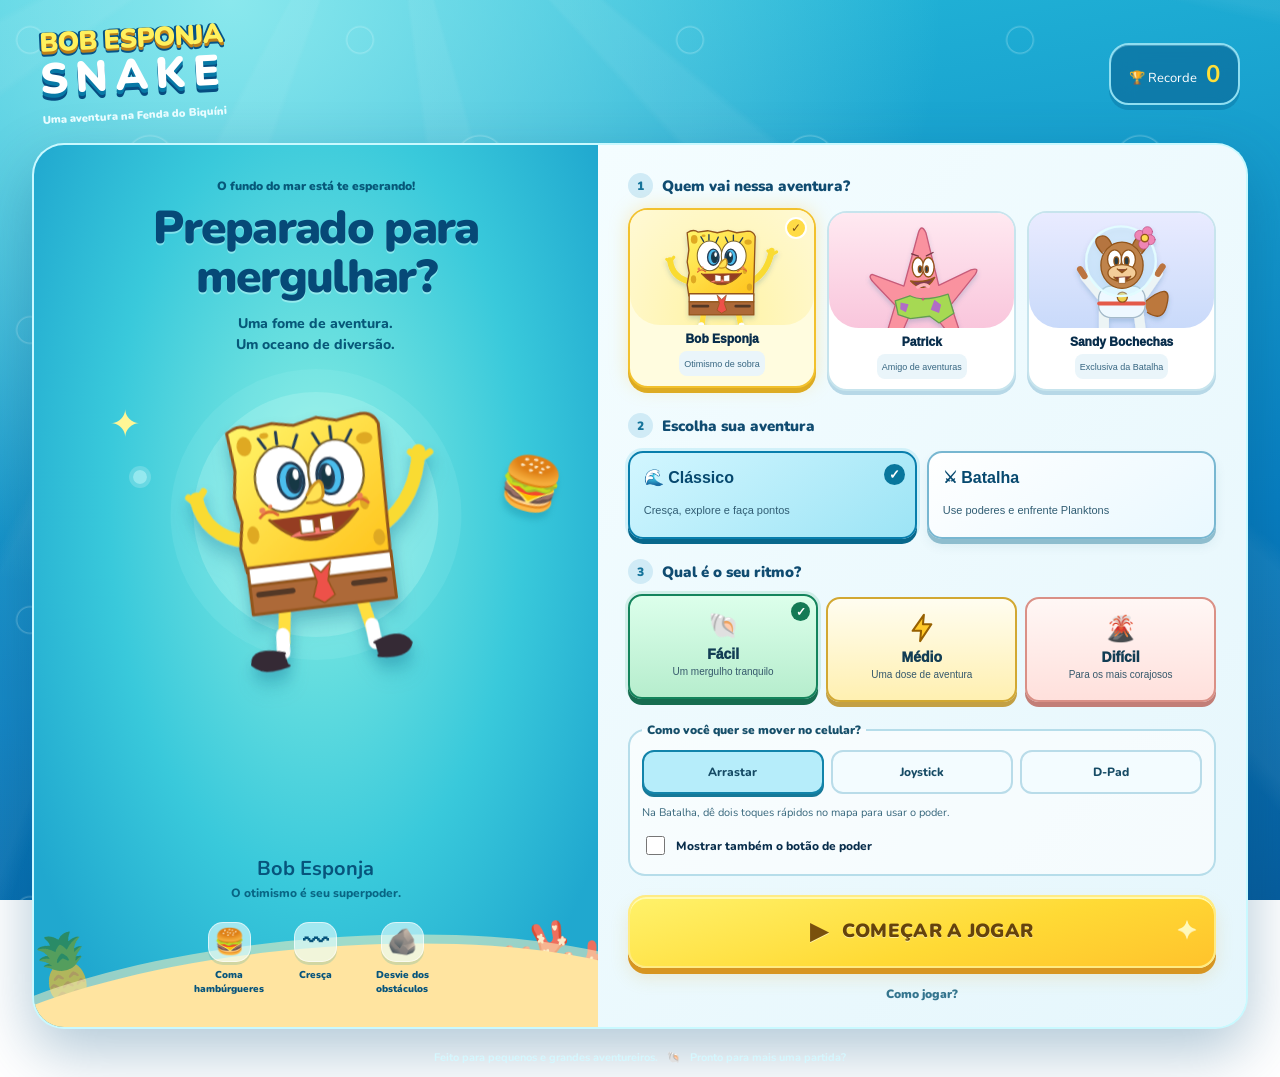
==== index.html @ 819f17b8 "Add selectable mobile controls, double-tap power and full-screen arena" ====
<!DOCTYPE html>
<html lang="pt-BR">
<head>
  <meta charset="UTF-8">
  <meta name="viewport" content="width=device-width, initial-scale=1.0">
  <title>Bob Esponja Snake</title>
  <link rel="stylesheet" href="style.css">
  <link rel="stylesheet" href="menu.css">
  <link rel="stylesheet" href="mobile.css">
</head>
<body>
  <main class="app">
    <header class="topbar">
      <div class="brand"><a href="./" aria-label="Bob Esponja Snake, início"><h1>BOB ESPONJA <span>SNAKE</span></h1></a><p>Uma aventura na Fenda do Biquíni</p></div>
      <div class="best"><span id="bestLabel">🏆 Recorde</span> <strong id="best">0</strong></div>
    </header>

    <section id="menu" class="panel menu-panel">
      <div class="intro">
        <div class="hero-copy"><p class="welcome">O fundo do mar está te esperando!</p><h2>Preparado para<br>mergulhar?</h2><p>Uma fome de aventura.<br>Um oceano de diversão.</p></div>
        <div class="character-stage"><span class="orbit orbit-one"></span><span class="orbit orbit-two"></span><img id="heroCharacter" src="assets/bob.svg" alt="Bob Esponja sorrindo de braços abertos"><span class="floating-burger" aria-hidden="true">🍔</span><span class="hero-spark" aria-hidden="true">✦</span><div class="hero-caption"><strong id="heroName">Bob Esponja</strong><span id="heroTagline">O otimismo é seu superpoder.</span></div></div>
        <div class="quick-rules" aria-label="Regras do jogo"><div><span>🍔</span>Coma hambúrgueres</div><div><span>〰</span>Cresça</div><div><span>🪨</span>Desvie dos obstáculos</div></div>
        <div class="seabed" aria-hidden="true"><span class="pineapple">🍍</span><span class="coral">🪸</span><span class="shell">🐚</span></div>
      </div>
      <div class="choices">
        <h3><span class="step">1</span> Quem vai nessa aventura?</h3>
        <div class="character-options">
          <button class="character selected" data-character="bob" aria-pressed="true">
            <span class="avatar bob"><img src="assets/bob.svg" alt=""></span><span class="selection-check" aria-hidden="true">✓</span><strong>Bob Esponja</strong><small>O otimista da Fenda</small>
          </button>
          <button class="character" data-character="patrick" aria-pressed="false">
            <span class="avatar patrick"><img src="assets/patrick.svg" alt=""></span><span class="selection-check" aria-hidden="true">✓</span><strong>Patrick</strong><small>O amigo estrela-do-mar</small>
          </button>
          <button class="character" data-character="sandy" aria-pressed="false"><span class="avatar sandy"><img src="assets/sandy.svg" alt=""></span><span class="selection-check" aria-hidden="true">✓</span><strong>Sandy Bochechas</strong><small>Karate</small></button>
        </div>
        <h3><span class="step">2</span> Escolha sua aventura</h3>
        <div class="mode-options">
          <button class="mode-choice selected" data-mode="classic" aria-pressed="true"><strong>🌊 Clássico</strong><small>Cresça, explore e faça pontos</small></button>
          <button class="mode-choice" data-mode="battle" aria-pressed="false"><strong>⚔ Batalha</strong><small>Use poderes e enfrente Planktons</small></button>
        </div>
        <h3><span class="step">3</span> Qual é o seu ritmo?</h3>
        <div class="difficulty-options">
          <button class="difficulty selected" data-difficulty="easy" aria-pressed="true"><span>🐚</span><div><strong>Fácil</strong><small>Um mergulho tranquilo</small></div><i>✓</i></button>
          <button id="tutorialDifficultyBtn" class="difficulty tutorial-entry hidden" type="button"><span>🎓</span><div><strong>Tutorial</strong><small>Aprenda com o Bob</small></div><i>✓</i></button>
          <button class="difficulty" data-difficulty="medium" aria-pressed="false"><span aria-hidden="true"><svg class="difficulty-icon" xmlns="http://www.w3.org/2000/svg" viewBox="0 0 32 32" focusable="false"><path d="m18 2-12 17h9l-1 11 12-18h-9Z" fill="#ffc928" stroke="#976000" stroke-width="2.2" stroke-linejoin="round"/></svg></span><div><strong>Médio</strong><small>Uma dose de aventura</small></div><i>✓</i></button>
          <button class="difficulty" data-difficulty="hard" aria-pressed="false"><span>🌋</span><div><strong>Difícil</strong><small>Para os mais corajosos</small></div><i>✓</i></button>
        </div>
        <fieldset class="control-settings">
          <legend>Como você quer se mover no celular?</legend>
          <div class="control-options" role="group" aria-label="Controle de movimento">
            <button type="button" data-control="swipe" aria-pressed="true">Arrastar</button>
            <button type="button" data-control="joystick" aria-pressed="false">Joystick</button>
            <button type="button" data-control="dpad" aria-pressed="false">D-Pad</button>
          </div>
          <p>Na Batalha, dê dois toques rápidos no mapa para usar o poder.</p>
          <label><input id="showPowerButton" type="checkbox"> Mostrar também o botão de poder</label>
        </fieldset>
        <button id="startBtn" class="primary"><span class="play-icon">▶</span> COMEÇAR A JOGAR <span class="cta-bubbles" aria-hidden="true">✦</span></button>
        <button id="howBtn" class="text-button" aria-expanded="false" aria-controls="howText">Como jogar?</button>
        <button id="tutorialMenuBtn" class="text-button hidden" type="button" aria-expanded="false" aria-controls="tutorialPreview">Ver guia ilustrado da Batalha</button>
        <section id="tutorialPreview" class="how-text hidden" aria-label="Tutorial ilustrado da Batalha"><div id="tutorialCards"></div><button id="startTutorialBtn" class="primary" type="button">COMEÇAR TUTORIAL JOGÁVEL</button></section>
        <div id="howText" class="how-text hidden">
          <h3>🎮 Guia da Fenda do Biquíni</h3><p><strong>Pontuação no Clássico:</strong> Fácil ×1, Médio ×2, Difícil ×3 (inclui bônus).</p><p><strong>Poderes na Batalha — C ou dois toques rápidos:</strong> Bob gira a espátula e cria um hambúrguer amarelo à frente (recarga 30s; libere a célula à frente antes de usar). Patrick começa com uma bomba pronta, imune a todas as bombas (colisões e explosões), cuja explosão atinge toda a arena. Uma estrela gira ao criar a bomba. Para recarregar, derrote 1 Plankton por outros ataques; abates da bomba especial não contam. Sandy, exclusiva da Batalha, arma um karate que espera o próximo contato: causa 2 de dano, paralisa por 3s e dá 3s de imunidade a tudo. Sandy começa com 2 usos; depois de gastar os dois, cada 2 abates recuperam 1 uso, até o limite de 3. Uma luva gira ao redor dela enquanto o golpe está armado. Durante os 3s de imunidade, Sandy fica transparente. Na primeira Batalha, um treino jogável com Bob ensina as mecânicas, desacelerando até pausar a cada situação. Repita pelo botão Tutorial modo batalha.</p><p><strong>⚔ Batalha:</strong> começa com um Plankton verde; os próximos duelos trazem inimigos laranja e vermelho, mais agressivos. Depois, cada grupo enfrenta três níveis de agressividade antes de aumentar: 2, 3, 4… até 10 Planktons vermelhos simultâneos. Cada hambúrguer vermelho acerta o inimigo mais próximo e paralisa por 3 segundos. A cada 10 hambúrgueres, solte um sopro congelante em cone que alcança o último Plankton naquela direção: 2 de dano no primeiro inimigo e 1 nos demais, congelados por 3 segundos. A cobra volta ao tamanho inicial. Derrotar um Plankton vermelho de agressividade máxima faz aparecer um hambúrguer amarelo de imunidade e turbo por 6 segundos. As barras de vida ficam sobre cada inimigo. Bombas explodem quando um Plankton pisa nelas: causam 1 de dano aos inimigos num raio de 15 células. Você é imune à explosão, mas Patrick também é imune à colisão de todas as bombas. Para os outros personagens, pisar na bomba conta como colisão com obstáculo (os poderes de atravessar obstáculos e imunidade protegem). Derrote todos para passar de onda. Vida por onda: nas ondas 1–2, todos têm 3; nas ondas 3–5, verdes têm 4 e os demais 3; da onda 6 em diante, verdes têm 5, laranjas 4 e vermelhos 3. Na Batalha, a velocidade base é constante; apenas o hambúrguer amarelo dá turbo temporário. Seu recorde na Batalha conta Planktons derrotados e fica salvo neste navegador. A dificuldade controla a velocidade e a densidade dos obstáculos.</p>
          <p>No computador, use as setas ou WASD. No celular, arraste o dedo sobre o tabuleiro para mudar de direção sem levantá-lo, ou escolha Joystick ou D-Pad no menu. Na Batalha, dois toques rápidos no mapa ativam o poder; o botão de poder é opcional. Cada hambúrguer dá <strong>+10 pontos</strong> e faz a cobra crescer. As bordas são portais: saia por um lado e reapareça no oposto, inclusive em cima e embaixo!</p>
          <ul class="burger-guide">
            <li><span style="--burger:#f5a62a">🍔</span><div><strong>Laranja · Clássico</strong><br>Alimenta e aumenta sua pontuação.</div></li>
            <li><span style="--burger:#bc8cff">G</span><div><strong>Roxo · Fantasma</strong><br>Atravesse o próprio corpo por 8 segundos.</div></li>
            <li><span style="--burger:#38bdf8">O</span><div><strong>Azul · Passagem livre</strong><br>Atravesse pedras e casas por 8 segundos.</div></li>
            <li><span style="--burger:#ffe45c">⚡</span><div><strong>Amarelo · Super</strong><br>Imunidade ao corpo, obstáculos e Plankton, com supervelocidade por 6 segundos.</div></li>
            <li><span style="--burger:#ff77c8">M</span><div><strong>Rosa · Ímã</strong><br>Por 10 segundos, puxa os hambúrgueres até você, atravessando obstáculos.</div></li>
            <li><span style="--burger:#ff334e">ϟ</span><div><strong>Vermelho · Hambúrguer de Siri</strong><br>Durante a perseguição, cada vermelho dispara um raio automático no Plankton. A sequência é sempre: normal → vermelho → normal → vermelho → normal → vermelho.</div></li>
          </ul>
          <p><strong>👁 Plankton malvado no Clássico:</strong> aparece a cada 200 pontos e persegue você, atravessando obstáculos. Alterne hambúrgueres normais com <strong>3 hambúrgueres de Siri vermelhos</strong> para derrotá-lo. Cada raio paralisa o inimigo por <strong>3 segundos</strong>; a vitória dá <strong>+50 pontos</strong>. Enquanto ele estiver paralisado, encostar nele é seguro.</p>
          <p>Os poderes podem ser combinados: cada efeito ativo aparece em uma indicação compacta dentro do mapa, com nome, tempo restante e barra de duração. Ela fica fixa no canto superior esquerdo, sem mover ou redimensionar o tabuleiro. Até 3 poderes podem ficar ativos ao mesmo tempo; nesse limite, só aparecem hambúrgueres normais até um efeito acabar (a sequência de vermelhos do Plankton continua). O personagem fica translúcido ao atravessar obstáculos (azul) e ganha um brilho roxo para atravessar o corpo. Hambúrgueres especiais são mais raros no Médio (22%) e no Difícil (10%), contra 60% no Fácil. Plankton persegue mais rápido no Médio e ainda mais no Difícil. Ao terminarem, as colisões voltam ao normal. A pausa congela poderes e inimigos. Na tela de pausa, Silenciar música controla a trilha; Silenciar sons controla os efeitos de coleta, laser e morte; Silenciar tudo corta ambos e Restaurar áudio recupera suas preferências individuais. As preferências ficam salvas. Os efeitos são sintetizados pelo jogo, sem gravações de terceiros. Em tela cheia, a pausa fica no canto superior direito. A cada 30 pontos os obstáculos mudam de lugar e de cor; a cada 100, o cenário muda. No Clássico, a velocidade aumenta um pouco; na Batalha, a velocidade base permanece constante.</p>
          <p><strong>Casas também são obstáculos:</strong> abacaxi do Bob, moai do Lula Molusco e pedra do Patrick. Sem o poder adequado, evite casas, pedras, seu corpo e o Plankton ativo.</p>
          <p><strong>Tela cheia no celular:</strong> a partida começa imediatamente; use o botão no topo para entrar ou sair da tela cheia. mantenha a orientação que preferir. No celular, o movimento é mais lento em todas as dificuldades, mantendo a progressão por fase no Clássico. A grade se adapta ao espaço da tela, inclusive ao girar o aparelho, com células maiores e proporções próximas de quadrados; em tela cheia, o mapa ocupa toda a tela, e os controles ficam sobre ele; no PC, mantém 30 × 21. Ao girar o aparelho, a grade é reorganizada preservando pontuação e progresso; se faltar espaço para todo o corpo, a cauda é reduzida para manter a cobra segura. A quantidade de células acompanha a proporção da tela. A faixa acima do mapa explica o hambúrguer disponível, sem cobrir o jogo. A vida do Plankton aparece em uma barra sem números e os raios vermelhos saem dos olhos do personagem. No celular, o controle inicial é arrastar o dedo no próprio tabuleiro, fazendo curvas sem levantar o dedo. Você pode escolher Joystick ou D-Pad no menu. Na Batalha, dois toques rápidos no mapa ativam o poder, e o botão de poder pode ser exibido nas opções. Na primeira partida, uma animação demonstra o gesto e o jogo desacelera enquanto você pratica, sem interromper a fase.</p>
        </div>
      </div>
    </section>

    <section id="game" class="panel game-panel hidden">
      <div class="game-head">
        <div><p class="eyebrow">PERSONAGEM</p><strong id="playingAs">Bob Esponja</strong></div>
        <div class="stat"><small>PONTUAÇÃO</small><strong id="score">0</strong></div>
        <div class="stat"><small>DIFICULDADE</small><strong id="level">Fácil</strong></div>
        <div class="game-actions"><button id="headerMenuBtn" class="menu-return" type="button">Voltar ao menu</button><button id="restartBtn" class="small-button" aria-label="Recomeçar partida imediatamente" title="Recomeçar">↻</button><button id="topPauseBtn" class="small-button" aria-label="Pausar jogo">Ⅱ</button></div>
      </div>
      <div class="status-bar">
        <span id="foodHint" class="food-hint" role="status"></span>
        <span class="boss-panel"><span id="bossStatus" role="status"></span><progress id="bossHealth" max="3" value="3" aria-label="Vida do Plankton" hidden></progress></span>
      </div>
      <div class="board-wrap">
        <span id="powerStatus" class="power-hud" data-corner="top-left" role="status" hidden></span>
        <span id="trainingObjective" class="training-objective" hidden></span>
        <span id="abilityKeyHint" class="ability-key-hint" hidden>pressione C</span>
        <canvas id="board" width="600" height="420" aria-label="Tabuleiro do jogo Snake"></canvas>
        <div id="overlay" class="overlay hidden"><div class="overlay-card"><div id="overlayIcon" class="overlay-icon">⏸️</div><h2 id="overlayTitle">Jogo pausado</h2><div class="pause-start-actions"><button id="pauseFullscreenBtn" class="secondary" type="button">⛶ Tela cheia</button><button id="resumeBtn" class="primary">CONTINUAR</button></div><div id="overlayText">Respire fundo, mergulhador!</div><div class="audio-controls" role="group" aria-label="Controles de áudio"><button id="muteMusicBtn" class="audio-toggle" type="button" aria-pressed="false">🔇 Silenciar música</button><button id="muteEffectsBtn" class="audio-toggle" type="button" aria-pressed="false">🔇 Silenciar sons</button><button id="muteAllBtn" class="audio-toggle" type="button" aria-pressed="false">🔇 Silenciar tudo</button></div><button id="pauseBtn" class="secondary" aria-label="Retomar jogo">CONTINUAR</button><button id="overlayRestartBtn" class="secondary">Recomeçar agora</button><button id="menuBtn" class="text-button">Voltar ao menu</button></div></div>
      </div>
      <div class="game-footer"><span>🍔 Hambúrguer = +10 pontos</span><span>Bordas livres ↔ ↕ · Esc = pausar</span></div>
      <button id="abilityBtn" class="secondary" type="button" hidden>Power · Pronto</button>
      <div class="touch-controls" aria-label="Controles direcionais">
        <button data-dir="up" aria-label="Cima">▲</button>
        <div><button data-dir="left" aria-label="Esquerda">◀︎</button><button data-dir="down" aria-label="Baixo">▼</button><button data-dir="right" aria-label="Direita">▶︎</button></div>
      </div>
    </section>
    <footer>Feito para pequenos e grandes aventureiros. <span>🐚</span> Pronto para mais uma partida?</footer>
  </main>
  <script src="script.js"></script>
  <script src="mobile.js"></script>
  <script src="tutorial.js"></script>
  <script src="menu.js"></script>
</body>
</html>
---- style.css ----
@import url('https://fonts.googleapis.com/css2?family=Nunito:wght@400;600;700;800;900&display=swap');
:root{--navy:#063b68;--blue:#087cae;--aqua:#45d9e9;--yellow:#ffdf38;--cream:#fff7d8;--ink:#082d4b;--coral:#ff7f92}
*{box-sizing:border-box}
body{margin:0;min-height:100vh;font-family:'Nunito',system-ui,sans-serif;color:var(--ink);background:radial-gradient(circle at 12% 15%,#69f0e4 0,transparent 24%),radial-gradient(circle at 90% 85%,#147dbb 0,transparent 28%),linear-gradient(140deg,#0cb6d0,#0874b3 55%,#064578);padding:22px;overflow-x:hidden}
body:before{content:"";position:fixed;inset:0;pointer-events:none;opacity:.17;background-image:radial-gradient(circle at 30px 40px,transparent 8px,#fff 9px,transparent 10px),radial-gradient(circle at 90px 110px,transparent 15px,#fff 16px,transparent 17px);background-size:145px 160px}
.app{max-width:1040px;margin:auto;position:relative;z-index:1}
.topbar{display:flex;align-items:center;justify-content:space-between;margin:0 0 18px;color:white;gap:12px}
.brand{display:flex;align-items:center;gap:12px}.bubble{display:grid;place-items:center;width:52px;height:52px;border-radius:18px;background:var(--yellow);color:#075080;font-size:27px;box-shadow:0 5px 0 #b9a32a;transform:rotate(-7deg)}
.eyebrow{font-size:10px;font-weight:900;letter-spacing:2px;margin:0 0 3px;opacity:.8}.brand h1{font-size:clamp(19px,4vw,30px);line-height:1;margin:0;font-weight:1000;letter-spacing:-1px;text-shadow:0 3px 0 #06466f}.brand h1 span{color:var(--yellow)}
.best{background:#063e68a8;border:1px solid #ffffff50;padding:10px 14px;border-radius:14px;font-size:13px;white-space:nowrap}.best strong{color:var(--yellow);margin-left:6px;font-size:17px}
.panel{border:3px solid #ffffff9c;border-radius:24px;overflow:hidden;box-shadow:0 18px 45px #032d4b4d;background:var(--cream)}
.menu-panel{display:grid;grid-template-columns:.82fr 1.18fr;min-height:650px}
.intro{position:relative;overflow:hidden;padding:36px 30px;background:linear-gradient(160deg,#20cce0,#0875b2 67%,#075184);color:white;display:flex;flex-direction:column;justify-content:center}
.intro:after{content:"";position:absolute;bottom:-80px;left:-50px;width:350px;height:230px;border-radius:50%;background:#ffe28a;opacity:.9;box-shadow:0 -16px 0 #ffce68}
.intro>*{position:relative;z-index:1}.intro .eyebrow{color:#ffeb76}.intro h2{font-size:clamp(34px,5vw,52px);line-height:1.02;margin:8px 0 15px;font-weight:1000;letter-spacing:-2px}.intro h2 span{color:var(--yellow);text-shadow:0 3px 0 #a77c00}.intro>p:not(.eyebrow){line-height:1.6;max-width:300px;font-weight:700}.sea-icons{font-size:25px;margin-top:25px}.sun-rays{position:absolute;top:40px;right:15px;width:110px;height:110px;border:2px solid #ffffff30;border-radius:50%;box-shadow:0 0 0 14px #ffffff0c,0 0 0 28px #ffffff08}
.choices{padding:28px clamp(18px,3vw,34px);background:#fff9e7}.choices h3{font-size:15px;margin:0 0 12px;font-weight:1000}.character-options{display:grid;grid-template-columns:1fr 1fr;gap:12px;margin-bottom:24px}
.character{border:2px solid #e6d9b5;background:white;border-radius:17px;padding:13px 8px 12px;cursor:pointer;color:var(--ink);display:flex;flex-direction:column;align-items:center;gap:3px;transition:.15s}.character:hover,.difficulty:hover{transform:translateY(-2px)}.character.selected{border-color:#f1c900;background:#fff4a7;box-shadow:0 0 0 3px #ffdf383d}.avatar{width:70px;height:70px;border-radius:22px;display:grid;place-items:center;font-size:42px;margin-bottom:6px}.bob{background:#ffdf38}.patrick{background:#ffd1d9}.character strong{font-size:13px;font-weight:1000}.character small{font-size:10px;color:#527087}
.difficulty-options{display:grid;gap:8px;margin-bottom:17px}.difficulty{display:flex;align-items:center;gap:12px;text-align:left;width:100%;border:2px solid #e5ddc7;border-radius:13px;padding:9px 12px;background:white;color:var(--ink);cursor:pointer;transition:.15s}.difficulty>span{width:37px;height:37px;display:grid;place-items:center;border-radius:11px;background:#e8f8f6;font-size:21px}.difficulty div{display:flex;flex-direction:column;flex:1}.difficulty strong{font-size:13px;font-weight:1000}.difficulty small{font-size:11px;color:#5d7181}.difficulty i{font-style:normal;opacity:0;color:#07895d;font-weight:1000}.difficulty.selected{border-color:#1ca77a;background:#edfff4}.difficulty.selected i{opacity:1}
.primary,.secondary{border:0;border-radius:13px;width:100%;padding:14px 12px;font:1000 14px 'Nunito',sans-serif;cursor:pointer;transition:.15s}.primary{background:var(--yellow);color:#153954;box-shadow:0 4px 0 #c2a21b}.primary:hover{filter:brightness(1.04);transform:translateY(-1px)}.primary:active{transform:translateY(2px);box-shadow:0 1px 0 #c2a21b}.text-button{display:block;background:transparent;border:0;color:#147da0;font:900 12px 'Nunito',sans-serif;cursor:pointer;margin:13px auto 0}.how-text{background:#e8f7f7;border-radius:10px;padding:10px 12px;font-size:12px;line-height:1.5;margin:10px 0 0}
.hidden{display:none!important}
.game-panel{padding:20px;background:#fff9e7}.game-head{display:flex;align-items:center;gap:15px;margin-bottom:15px}.game-head>div:first-child{flex:1}.game-head strong{font-size:16px;font-weight:1000}.game-head .eyebrow{color:#678096}.stat{background:#e8f6f6;border-radius:12px;padding:8px 13px;min-width:94px}.stat small{display:block;font-size:9px;font-weight:1000;letter-spacing:1px;color:#557589}.stat strong{font-size:20px;color:#087ba6}.small-button{border:0;background:#0b507a;color:white;border-radius:12px;width:42px;height:42px;font-size:20px;cursor:pointer}
.board-wrap{position:relative;border:5px solid #f2cd58;border-radius:15px;overflow:hidden;background:#0879b3;box-shadow:inset 0 0 0 3px #ffedaa}
canvas{display:block;width:100%;height:auto;aspect-ratio:10/7}
.overlay{position:absolute;inset:0;background:#063c68b8;display:grid;place-items:center;padding:18px;backdrop-filter:blur(3px)}.overlay-card{width:min(330px,100%);padding:24px;background:#fff9e7;border:3px solid #ffe16b;border-radius:20px;text-align:center;box-shadow:0 12px 30px #032d4b60}.overlay-icon{font-size:40px}.overlay h2{margin:5px 0;font-size:26px}.overlay p{font-size:13px;color:#597184}.secondary{background:#dff4f5;color:#07547b;box-shadow:none;margin-top:10px}.overlay .text-button{margin-top:12px}
.game-footer{display:flex;justify-content:space-between;gap:10px;font-size:11px;font-weight:800;color:#577488;padding:12px 2px 0}.touch-controls{display:none;align-items:center;flex-direction:column;gap:5px;margin:16px auto 0}.touch-controls>div{display:flex;gap:7px}.touch-controls button{border:0;border-radius:12px;width:48px;height:43px;background:#0b507a;color:white;font-size:19px;box-shadow:0 3px 0 #043b5b;touch-action:manipulation}
footer{text-align:center;color:#e5fbff;font-size:11px;font-weight:700;padding:18px 0 0}footer span{margin:0 6px;color:var(--yellow)}
@media(max-width:720px){body{padding:12px}.menu-panel{grid-template-columns:1fr}.intro{padding:25px 23px;min-height:235px}.intro h2{font-size:39px}.intro:after{width:250px;height:110px;bottom:-60px}.sea-icons{margin-top:0}.choices{padding:23px 18px}.game-panel{padding:11px}.game-head{gap:7px}.stat{padding:7px 8px;min-width:75px}.stat strong{font-size:17px}.stat small{font-size:8px}.game-head strong{font-size:13px}.small-button{width:37px;height:37px}.touch-controls{display:flex}.game-footer{font-size:10px}.brand h1{font-size:20px}.bubble{width:43px;height:43px}.best{padding:8px;font-size:11px}}
/* Painel de poderes e guia acessível também fora da tela cheia. */
.status-bar{display:flex;flex-wrap:wrap;justify-content:space-between;gap:5px 12px;font-size:12px;font-weight:900;color:#07547b;margin:0 0 10px;min-height:20px}
.burger-guide{list-style:none;padding:0;display:grid;gap:12px}
.burger-guide li{display:flex;gap:10px;align-items:center}
.burger-guide li>span{display:grid;place-items:center;flex:0 0 32px;height:28px;background:var(--burger);color:#112c49;border:2px solid #082d4b;border-radius:10px;font-weight:1000;font-size:17px}
.how-text p{line-height:1.6}
#game:is(:fullscreen,.fallback-fullscreen) .status-bar{position:absolute;left:10px;right:10px;bottom:10px;z-index:2;color:white;text-shadow:0 2px 3px #00192c;pointer-events:none;max-width:calc(100% - 180px)}

/* Console portátil: o direcional tem espaço próprio, sem cobrir o mapa. */
@media(max-width:900px),(pointer:coarse){
  #game:is(:fullscreen,.fallback-fullscreen){
    --pad-size:clamp(54px,8.8dvh,76px);
    --control-height:calc(var(--pad-size)*3 + 34px);
    background:linear-gradient(140deg,#07577a,#092d4b 65%,#041a2c) !important;
    box-shadow:inset 0 0 0 5px #38bfd070,inset 0 -12px 0 #02121f;
  }
  #game:is(:fullscreen,.fallback-fullscreen) .board-wrap{
    inset:calc(64px + env(safe-area-inset-top)) 12px calc(var(--control-height) + 48px + env(safe-area-inset-bottom)) !important;
    border:5px solid #082232 !important;border-radius:12px !important;
    box-shadow:0 0 0 3px #40c6c5,0 8px 0 #021a2b !important;
  }
  #game:is(:fullscreen,.fallback-fullscreen) .game-head{top:max(10px,env(safe-area-inset-top)) !important;left:12px !important;gap:6px;opacity:1}
  #game:is(:fullscreen,.fallback-fullscreen) .game-head .stat{padding:5px 8px;min-width:64px;background:#d2f1c6;border:2px solid #629987;border-radius:6px}
  #game:is(:fullscreen,.fallback-fullscreen) .game-head .stat strong{font-family:monospace;color:#214936;font-size:17px}
  #game:is(:fullscreen,.fallback-fullscreen) #fullscreenBtn{font-size:11px;padding:9px 7px !important;right:10px !important;top:max(12px,env(safe-area-inset-top)) !important;max-width:118px}
  #game:is(:fullscreen,.fallback-fullscreen) .touch-controls{
    display:grid !important;grid-template-columns:repeat(3,var(--pad-size));grid-template-rows:repeat(3,var(--pad-size));
    gap:0;left:50% !important;right:auto !important;bottom:calc(18px + env(safe-area-inset-bottom)) !important;
    transform:translateX(-50%);opacity:1 !important;filter:drop-shadow(0 7px 0 #021421);
  }
  #game:is(:fullscreen,.fallback-fullscreen) .touch-controls>div{display:contents}
  #game:is(:fullscreen,.fallback-fullscreen) .touch-controls:before{content:'✦';grid-column:2;grid-row:2;display:grid;place-items:center;background:#153e52;color:#42788a;font-size:26px}
  #game:is(:fullscreen,.fallback-fullscreen) .touch-controls button{
    width:var(--pad-size) !important;height:var(--pad-size) !important;min-width:48px !important;min-height:48px !important;
    font-size:clamp(25px,4dvh,36px);background:linear-gradient(#25576b,#14394f);color:#b8ffdf;
    border:2px solid #4b8193;box-shadow:inset 0 3px 0 #ffffff20;border-radius:10px;
  }
  #game:is(:fullscreen,.fallback-fullscreen) .touch-controls button:active{background:#47c8b0;color:#082d4b}
  #game:is(:fullscreen,.fallback-fullscreen) [data-dir=up]{grid-column:2;grid-row:1}
  #game:is(:fullscreen,.fallback-fullscreen) [data-dir=left]{grid-column:1;grid-row:2}
  #game:is(:fullscreen,.fallback-fullscreen) [data-dir=right]{grid-column:3;grid-row:2}
  #game:is(:fullscreen,.fallback-fullscreen) [data-dir=down]{grid-column:2;grid-row:3}
  #game:is(:fullscreen,.fallback-fullscreen) .status-bar{
    left:14px;right:14px;bottom:calc(var(--control-height) + 7px + env(safe-area-inset-bottom));
    max-width:none;justify-content:center;text-align:center;font-size:11px;margin:0;line-height:1.4;
  }
  #game:is(:fullscreen,.fallback-fullscreen) .overlay-card{max-height:100%;overflow:auto;padding:12px}
  #game:is(:fullscreen,.fallback-fullscreen) .overlay-icon{font-size:24px}
  #game:is(:fullscreen,.fallback-fullscreen) .overlay h2{font-size:19px}
  #game:is(:fullscreen,.fallback-fullscreen) .overlay .primary,
  #game:is(:fullscreen,.fallback-fullscreen) .overlay .secondary{padding:10px}
}
/* Se a pessoa girar o aparelho, os controles continuam disponíveis à direita. */
@media(max-height:500px) and (orientation:landscape){
  #game:is(:fullscreen,.fallback-fullscreen){--pad-size:58px}
  #game:is(:fullscreen,.fallback-fullscreen) .board-wrap{inset:64px 210px 14px 12px !important}
  #game:is(:fullscreen,.fallback-fullscreen) .touch-controls{left:auto !important;right:16px !important;bottom:35px !important;transform:none}
  #game:is(:fullscreen,.fallback-fullscreen) .status-bar{left:auto;right:10px;bottom:auto;top:70px;width:185px}
}

/* A resolução física é ajustada pelo renderer; o mapa mantém proporção 30:21. */
.board-wrap{width:min(100%,610px);margin-inline:auto}
#game.game-panel:is(:fullscreen,.fallback-fullscreen) .board-wrap{
  inset:auto !important;left:var(--map-left,14px) !important;top:var(--map-top,130px) !important;
  width:var(--map-width,calc(100% - 28px)) !important;height:var(--map-height,240px) !important;
  margin:0 !important;background:#063f62;
}
#game.game-panel:is(:fullscreen,.fallback-fullscreen){background:radial-gradient(ellipse at 50% 35%,#117e91,#05293f 75%) !important}
.status-bar{align-items:start}
#powerStatus{display:flex;flex-wrap:wrap;gap:6px;font-size:11px}
.effect-badge{position:relative;display:grid;gap:2px;min-width:145px;flex:1;padding:7px 10px 10px;background:#082c45;border:1px solid var(--effect-color);border-left:5px solid var(--effect-color);border-radius:9px;color:white;box-shadow:0 3px 9px #001b2b35;text-shadow:none}
.effect-badge strong{font-size:12px;color:var(--effect-color);line-height:1.3}
.effect-badge>span{font-size:10px;font-weight:900;letter-spacing:.4px}
.effect-badge progress{position:absolute;bottom:0;left:0;width:100%;height:4px;border:0;appearance:none;background:#ffffff20;border-radius:0 0 8px 8px;overflow:hidden}
.effect-badge progress::-webkit-progress-bar{background:#ffffff20}
.effect-badge progress::-webkit-progress-value{background:var(--effect-color)}
.effect-badge progress::-moz-progress-bar{background:var(--effect-color)}
#bossStatus{font-size:11px;line-height:1.4}
#game.game-panel:is(:fullscreen,.fallback-fullscreen) .status-bar{
  top:calc(67px + env(safe-area-inset-top));bottom:auto;left:14px;right:14px;
  max-width:none;display:grid;grid-template-columns:1fr;gap:5px;color:#d5fff0;margin:0;
  text-align:left;justify-content:start;pointer-events:none;
}
#game.game-panel:is(:fullscreen,.fallback-fullscreen) #powerStatus{justify-content:center}
#game.game-panel:is(:fullscreen,.fallback-fullscreen) #bossStatus{text-align:center}
.touch-controls,.touch-controls button{touch-action:none !important;user-select:none;-webkit-user-select:none}
.touch-controls button.pressed{background:#47c8b0 !important;color:#082d4b !important;box-shadow:inset 0 3px 7px #00334480 !important}
@media(pointer:fine) and (min-width:901px){
  #game.game-panel:is(:fullscreen,.fallback-fullscreen) .touch-controls{display:none !important}
  #game.game-panel:is(:fullscreen,.fallback-fullscreen) #powerStatus{max-width:1000px;margin:auto;width:100%}
}
@media(max-width:900px),(pointer:coarse){
  #game.game-panel:is(:fullscreen,.fallback-fullscreen) #powerStatus{display:grid;grid-template-columns:repeat(2,minmax(0,1fr));width:100%}
  #game.game-panel:is(:fullscreen,.fallback-fullscreen) #powerStatus:not(:has(.effect-badge)){display:block}
  #game.game-panel:is(:fullscreen,.fallback-fullscreen) .effect-badge{min-width:0;padding:5px 7px 8px}
  #game.game-panel:is(:fullscreen,.fallback-fullscreen) .effect-badge strong{font-size:11px}
  #game.game-panel:is(:fullscreen,.fallback-fullscreen) .effect-badge>span{font-size:10px}
}
@media(max-height:500px) and (orientation:landscape){
  #game.game-panel:is(:fullscreen,.fallback-fullscreen) .status-bar{left:auto;right:10px;top:70px;width:185px}
  #game.game-panel:is(:fullscreen,.fallback-fullscreen) #powerStatus{display:flex;max-height:100px;overflow-y:auto}
  #game.game-panel:is(:fullscreen,.fallback-fullscreen) .effect-badge{min-width:100%;padding:2px 4px 5px}
  #game.game-panel:is(:fullscreen,.fallback-fullscreen) .touch-controls{bottom:12px !important;--pad-size:54px}
}
/* Setas vetoriais: aparência consistente, sem conversão em emojis. */
.touch-controls button{display:grid;place-items:center;font-size:0 !important}
.touch-controls button::before{content:'';display:block;width:clamp(20px,3dvh,30px);height:clamp(20px,3dvh,30px);background:currentColor;clip-path:polygon(50% 0,100% 100%,0 100%)}
.touch-controls [data-dir=left]::before{transform:rotate(-90deg)}
.touch-controls [data-dir=right]::before{transform:rotate(90deg)}
.touch-controls [data-dir=down]::before{transform:rotate(180deg)}

/* A dica do hambúrguer e a vida do inimigo ficam fora da área jogável. */
.food-hint{display:block;width:100%;padding:5px 8px;border-left:4px solid var(--food-color,#f5a62a);border-radius:6px;background:#062a42;color:#fff;font-size:11px;font-weight:900;line-height:1.35;text-shadow:none;pointer-events:none}
.boss-panel{display:grid;justify-items:center;gap:3px;width:100%}
#bossHealth{display:block;appearance:none;width:min(220px,100%);height:8px;border:1px solid #c4fb8b;border-radius:8px;overflow:hidden;background:#183621;box-shadow:0 0 5px #9be05a40}
#bossHealth[hidden]{display:none}
#bossHealth::-webkit-progress-bar{background:#183621}
#bossHealth::-webkit-progress-value{background:linear-gradient(90deg,#65a923,#c9ff77);transition:width .18s ease-out}
#bossHealth::-moz-progress-bar{background:linear-gradient(90deg,#65a923,#c9ff77)}
#game.game-panel:is(:fullscreen,.fallback-fullscreen) .food-hint{max-width:1000px;justify-self:center}
@media(max-width:900px),(pointer:coarse){
  #game.game-panel:is(:fullscreen,.fallback-fullscreen){--pad-size:clamp(54px,8dvh,68px)}
  #game.game-panel:is(:fullscreen,.fallback-fullscreen) .touch-controls{bottom:calc(56px + env(safe-area-inset-bottom)) !important}
  #game.game-panel:is(:fullscreen,.fallback-fullscreen) .board-wrap{border-width:3px !important}
  #game.game-panel:is(:fullscreen,.fallback-fullscreen) .status-bar{left:8px;right:8px;gap:4px}
  #game.game-panel:is(:fullscreen,.fallback-fullscreen) #powerStatus:not(:has(.effect-badge)){font-size:9px}
  #game.game-panel:is(:fullscreen,.fallback-fullscreen) .effect-badge{padding:3px 5px 6px;gap:1px}
  #game.game-panel:is(:fullscreen,.fallback-fullscreen) .effect-badge strong{font-size:10px}
}
@media(max-height:500px) and (orientation:landscape){
  #game.game-panel:is(:fullscreen,.fallback-fullscreen) .touch-controls{bottom:calc(36px + env(safe-area-inset-bottom)) !important;--pad-size:54px}
  #game.game-panel:is(:fullscreen,.fallback-fullscreen) .status-bar{left:auto;right:6px;width:170px;gap:3px}
  #game.game-panel:is(:fullscreen,.fallback-fullscreen) .food-hint{font-size:10px;padding:3px 5px}
}

/* A altura do HUD externo é constante: coletar/expirar poderes não desloca o mapa. */
#game .status-bar{height:88px;min-height:88px;max-height:88px;display:grid;grid-template-columns:1fr;align-content:start;gap:4px}
#game .status-bar .food-hint{align-self:start}
#game.game-panel .board-wrap #powerStatus.power-hud{
  position:absolute;z-index:2;display:grid !important;grid-template-columns:repeat(2,minmax(0,1fr));
  width:min(76%,320px) !important;max-width:76% !important;max-height:none !important;
  gap:4px;margin:0 !important;overflow:visible;pointer-events:none;user-select:none;
}
#game.game-panel .board-wrap #powerStatus.power-hud[hidden]{display:none !important}
.power-hud[data-corner=top-left]{top:6px;left:6px;right:auto;bottom:auto}
.power-hud[data-corner=top-right]{top:6px;right:6px;left:auto;bottom:auto}
.power-hud[data-corner=bottom-left]{bottom:6px;left:6px;right:auto;top:auto}
.power-hud[data-corner=bottom-right]{bottom:6px;right:6px;left:auto;top:auto}
#game.game-panel .board-wrap .power-hud .effect-badge{
  min-width:0;min-height:0;padding:4px 6px 7px;gap:1px;border-width:1px;border-left-width:3px;
  background:#082c45b8;box-shadow:none;pointer-events:none;
}
#game .power-hud .effect-badge:only-child{grid-column:1/-1}
#game.game-panel .board-wrap .power-hud .effect-badge strong{font-size:10px;line-height:1.2}
#game.game-panel .board-wrap .power-hud .effect-badge>span{font-size:9px;line-height:1.2}
#game .power-hud .effect-badge progress{height:2px}
.board-wrap>.overlay{z-index:5}
/* A mudança de dígitos do recorde também não pode quebrar o cabeçalho mobile. */
@media(max-width:720px){
  .brand{min-width:0}
  .brand h1{white-space:nowrap}
  .brand h1 span{display:block}
  .best strong{display:inline-block;min-width:4ch;font-variant-numeric:tabular-nums}
}
#game.game-panel .board-wrap .power-hud .effect-badge{display:flex;align-items:center;justify-content:space-between;gap:3px;padding:4px 5px 6px}
#game.game-panel .board-wrap .power-hud .effect-badge strong{font-size:10px;white-space:nowrap}
#game.game-panel .board-wrap .power-hud .effect-badge>span{font-size:8px;white-space:nowrap;letter-spacing:0}
/* Indicadores maiores, sempre no mesmo canto, com até três efeitos ativos. */
#game.game-panel .board-wrap #powerStatus.power-hud{
  top:8px;left:8px;right:auto;bottom:auto;grid-template-columns:1fr;
  width:min(90%,440px) !important;max-width:calc(100% - 16px) !important;gap:5px;
}
#game.game-panel .board-wrap .power-hud .effect-badge{padding:7px 9px 9px;background:#062a42d9}
#game.game-panel .board-wrap .power-hud .effect-badge strong{font-size:14px}
#game.game-panel .board-wrap .power-hud .effect-badge>span{font-size:11px}
#game .power-hud .effect-badge progress{height:3px}
@media(max-width:900px),(pointer:coarse){
  #game .board-wrap{width:min(84%,520px)}
  #game.game-panel .board-wrap .power-hud .effect-badge{padding:5px 7px 7px}
  #game.game-panel .board-wrap .power-hud .effect-badge strong{font-size:11px}
  #game.game-panel .board-wrap .power-hud .effect-badge>span{font-size:10px}
}

/* Mobile: menos células, sem encolher a área visual disponível para jogar. */
@media(max-width:900px),(pointer:coarse){
  #game .board-wrap{width:min(100%,610px)}
}

/* Pausa à direita e saída de tela cheia ao lado, sem sobrepor os controles. */
#game.game-panel:is(:fullscreen,.fallback-fullscreen) .game-head{right:max(10px,env(safe-area-inset-right)) !important}
#game.game-panel:is(:fullscreen,.fallback-fullscreen) #pauseBtn{margin-left:auto;flex-shrink:0}
#game.game-panel:is(:fullscreen,.fallback-fullscreen) #fullscreenBtn{right:calc(60px + env(safe-area-inset-right)) !important}
.audio-toggle{display:block;width:100%;min-height:34px;margin:8px 0 10px;border:1px solid #84bbca;border-radius:10px;background:#e3f2f1;color:#07547b;font:800 12px 'Nunito',sans-serif;cursor:pointer}
.audio-toggle[aria-pressed=true]{background:#153e56;color:#fff}
#game.game-panel .board-wrap #powerStatus.power-hud{opacity:.82}
#game.game-panel .board-wrap .power-hud .effect-badge{background:#062a4280}
#game.game-panel .board-wrap .power-hud .effect-badge strong,
#game.game-panel .board-wrap .power-hud .effect-badge>span{text-shadow:0 1px 2px #001d30}
.audio-controls{display:grid;grid-template-columns:repeat(3,minmax(0,1fr));gap:6px;margin:8px 0 10px}
.audio-controls .audio-toggle{margin:0;min-height:44px;font-size:11px;line-height:1.3;padding:5px 4px}
.audio-controls #muteAllBtn{grid-column:auto}
.mode-options{display:grid;grid-template-columns:1fr 1fr;gap:10px;margin:0 0 20px}
.mode-choice{display:grid;gap:5px;padding:12px 10px;border:2px solid #d8dbc7;border-radius:13px;background:#fff;color:#082d4b;cursor:pointer;text-align:left}
.mode-choice.selected{border-color:#0b9d94;background:#ddfff4;box-shadow:0 0 0 2px #0b9d9420}
.mode-choice small{font-size:11px;line-height:1.4}

.character[hidden],#abilityBtn[hidden]{display:none!important}
#abilityBtn{touch-action:none;user-select:none;min-height:44px;margin:8px auto;display:block}
#game:is(:fullscreen,.fallback-fullscreen) #abilityBtn{position:fixed;right:8px;bottom:max(20px,env(safe-area-inset-bottom));z-index:4;width:95px;font-size:11px;padding:8px}

.overlay{grid-template-rows:minmax(0,1fr)}
.overlay-card{max-height:100%;min-height:0;overflow-y:auto;padding:12px}

.pause-start-actions{display:flex;gap:8px;margin:8px 0}.pause-start-actions button{margin:0;min-height:44px;font-size:12px;padding:8px}
@media(max-width:900px){.overlay-icon{font-size:24px}.overlay h2{font-size:19px}}

#overlayText{font-size:13px;color:#597184;line-height:1.5;margin:12px 0}.tutorial-list{text-align:left;padding-left:18px;margin:0}.tutorial-list li+li{margin-top:8px}

.game-head{flex-wrap:wrap}.game-actions{display:flex;align-items:center;gap:8px;margin-left:auto;flex-shrink:0}.game-actions #pauseBtn{flex-shrink:0}
.menu-return{min-height:42px;padding:8px 12px;border:1px solid #77bbc8;border-radius:10px;background:#e3f2f1;color:#07547b;font:900 12px 'Nunito',sans-serif;cursor:pointer;white-space:nowrap}
#game.game-panel:is(:fullscreen,.fallback-fullscreen) .game-actions{pointer-events:auto}
#game.game-panel:is(:fullscreen,.fallback-fullscreen) #fullscreenBtn{right:calc(198px + env(safe-area-inset-right)) !important}
#abilityBtn{min-height:64px;padding:12px 18px;font-size:17px;line-height:1.4;white-space:normal}
#game.game-panel:is(:fullscreen,.fallback-fullscreen) #abilityBtn{width:260px;min-height:64px;padding:12px 16px;font-size:16px;line-height:1.4;bottom:max(14px,env(safe-area-inset-bottom))}
@media(max-width:900px),(pointer:coarse){
  .game-actions{gap:6px}.menu-return{min-height:37px;padding:7px 8px;font-size:11px}
  #game.game-panel:is(:fullscreen,.fallback-fullscreen) .game-head{flex-wrap:nowrap}
  #game.game-panel:is(:fullscreen,.fallback-fullscreen) .game-head .stat{width:64px;min-width:0;padding:5px 5px}
  #game.game-panel:is(:fullscreen,.fallback-fullscreen) .game-head .stat small{letter-spacing:0;font-size:8px}
  #game.game-panel:is(:fullscreen,.fallback-fullscreen) #fullscreenBtn{width:36px;min-width:36px;height:37px;max-width:36px;font-size:0;padding:5px !important;right:calc(165px + env(safe-area-inset-right)) !important}
  #game.game-panel:is(:fullscreen,.fallback-fullscreen) #fullscreenBtn:before{content:'⛶';font-size:22px}
  #game.game-panel.battle-mode:is(:fullscreen,.fallback-fullscreen) .touch-controls{bottom:calc(94px + env(safe-area-inset-bottom)) !important}
  #game.game-panel:is(:fullscreen,.fallback-fullscreen) #abilityBtn{left:50%;right:auto;transform:translateX(-50%);width:calc(100% - 24px);max-width:420px;min-height:64px;margin:0;bottom:max(14px,env(safe-area-inset-bottom));font-size:16px}
}
@media(max-height:500px) and (orientation:landscape){
  #game.game-panel:is(:fullscreen,.fallback-fullscreen) #abilityBtn{left:auto;right:10px;transform:none;width:184px;font-size:14px}
}

#abilityBtn{transition:background-color .15s}

@media(max-width:900px),(pointer:coarse){#game.game-panel:is(:fullscreen,.fallback-fullscreen) #fullscreenBtn{display:flex;align-items:center;justify-content:center;line-height:1}}
@media(max-height:500px) and (orientation:landscape){#game.game-panel.battle-mode:is(:fullscreen,.fallback-fullscreen) .touch-controls{bottom:calc(118px + env(safe-area-inset-bottom)) !important}}

@keyframes ability-prompt{0%,100%{opacity:.3}50%{opacity:.7}}
@keyframes button-prompt{0%,100%{box-shadow:0 0 0 2px #ffe45c;filter:brightness(1)}50%{box-shadow:0 0 18px 5px #ffe45c;filter:brightness(1.15)}}
.ability-key-hint{position:absolute;right:12px;top:12px;z-index:3;color:#fff1a0;font-size:clamp(18px,3vw,30px);font-weight:1000;pointer-events:none;animation:ability-prompt 1.2s infinite;text-shadow:0 2px 3px #043447}
.ability-key-hint[hidden],.training-objective[hidden]{display:none!important}
#abilityBtn.ability-hint{animation:button-prompt 1.2s infinite}
.training-objective{position:absolute;bottom:8px;left:8px;right:8px;z-index:3;background:#06384bc9;color:#fff3ac;border-radius:8px;padding:7px 10px;font-size:12px;font-weight:900;pointer-events:none;text-align:center}
#tutorialCards article{margin:0 0 18px}#tutorialCards svg,#overlayText svg{display:block;width:100%;max-height:100px;margin:8px auto;border-radius:12px}.tutorial-entry strong{color:#087556}

#game.tutorial-mode #level{font-size:14px}#game.tutorial-mode #abilityBtn:disabled{opacity:.55}
---- menu.css ----
/* Menu submarino: arte local, controles legíveis e hierarquia de aventura. */
body{background:radial-gradient(ellipse at 18% 0%,#8ae8ed 0,transparent 48%),linear-gradient(170deg,#26bedb 0%,#087ec0 64%,#075d9d 100%);padding:25px 32px 12px;background-attachment:fixed}
body:before{opacity:.25;background-image:radial-gradient(circle at 30px 40px,transparent 12px,#e5ffff 13px,transparent 15px),radial-gradient(circle at 150px 160px,transparent 23px,#e5ffff 24px,transparent 26px);background-size:330px 290px}
body:after{content:'';position:fixed;inset:0;z-index:-1;pointer-events:none;background:repeating-conic-gradient(from -24deg at 30% -20%,transparent 0deg 13deg,#eaffff10 14deg 21deg,transparent 22deg 35deg)}
.app{max-width:1220px}.topbar{min-height:92px;margin-bottom:20px;padding:0 8px}.brand{display:block;transform:rotate(-3deg)}.brand a{text-decoration:none}.brand h1{font-size:27px;color:#fff15e;letter-spacing:-1px;text-shadow:0 3px 0 #be8018,0 5px 0 #075387,2px 0 #075387,-2px 0 #075387;font-weight:1000;line-height:1.05;text-align:center}.brand h1 span{display:block;font-size:43px;letter-spacing:7px;color:#fff;text-shadow:0 4px 0 #0879a6,0 7px 0 #064d81}.brand>p{font-size:11px;font-weight:900;margin:10px 0 0;color:#e9fcff;text-align:center}.best{border:2px solid #8fdef1;padding:13px 18px;background:#07629299;border-radius:20px;box-shadow:0 5px 0 #04618f55,inset 0 1px 0 #ffffff40;backdrop-filter:blur(12px)}.best strong{font-size:24px}.best span{font-size:13px}
#menu{border:2px solid #bdfaffb3;grid-template-columns:1fr 1.15fr;border-radius:32px;min-height:676px;box-shadow:0 22px 60px #024d7c50;background:#eafaff;overflow:hidden}
#menu .intro{padding:33px 30px 26px;background:radial-gradient(ellipse at 50% 40%,#88eee2,#39c9db 52%,#20a8cf 85%);justify-content:flex-start;isolation:isolate;text-align:center}#menu .intro:after{z-index:0;bottom:-151px;left:-20%;width:140%;height:230px;opacity:1;background:#ffe4a0;box-shadow:0 -9px 0 #fef2bf88;transform:rotate(-5deg)}.hero-copy{z-index:3}.intro .welcome{color:#075879;font-size:12px;font-weight:900;margin:0 0 10px}.intro h2{font-size:clamp(34px,3.6vw,49px);letter-spacing:-1.7px;color:#064977;line-height:1.05;margin:0 0 12px;text-shadow:0 2px 0 #d6ffff70}.hero-copy>p:last-child{font-size:14px;line-height:1.5;font-weight:800;color:#075879;margin:0}.character-stage{height:335px;width:100%;position:relative;flex:1;min-height:300px}.character-stage>img{position:absolute;height:330px;width:100%;object-fit:contain;left:0;top:-6px;filter:drop-shadow(0 16px 8px #00718b30);transform:rotate(-7deg)}.orbit{position:absolute;width:245px;height:245px;border-radius:50%;background:#d0fff84d;top:37px;left:50%;transform:translateX(-50%);box-shadow:0 0 0 23px #d0fff817}.orbit-two{width:14px;height:14px;left:15%;top:115px;background:#dcffff88;box-shadow:0 0 0 4px #ffffff30}.floating-burger{position:absolute;right:1%;top:94px;font-size:51px;transform:rotate(14deg);filter:drop-shadow(0 7px 3px #076a8740)}.hero-spark{position:absolute;left:9%;top:44px;font-size:38px;color:#fff695}.hero-caption{position:absolute;bottom:0;left:0;right:0;display:flex;align-items:center;flex-direction:column;gap:3px}.hero-caption strong{font-size:20px;color:#07547c}.hero-caption span{font-size:12px;color:#086584;font-weight:800}.quick-rules{display:flex;justify-content:center;gap:15px;margin-top:21px;padding-bottom:5px;z-index:3}.quick-rules div{display:flex;align-items:center;flex-direction:column;gap:6px;font-size:10px;font-weight:900;color:#07547c;max-width:100px}.quick-rules span{display:grid;place-items:center;background:#e9ffff9c;border:1px solid #fff9;border-radius:15px;width:43px;height:40px;font-size:25px;box-shadow:0 3px 0 #0e9caa30}.seabed{position:absolute!important;inset:0;pointer-events:none;z-index:0!important}.pineapple{position:absolute;bottom:14px;left:-9px;font-size:64px;transform:rotate(-12deg);opacity:.65}.coral{position:absolute;right:-7px;bottom:3px;font-size:85px}.shell{position:absolute;bottom:8px;left:30%;font-size:23px}
#menu .choices{padding:28px 30px 20px;background:linear-gradient(135deg,#f4fdff,#e5f6fc);position:relative}#menu h3{display:flex;align-items:center;gap:9px;font-size:15px;margin:0 0 13px;color:#104c71}.step{background:#d0ebf6;border-radius:50%;width:25px;height:25px;display:grid;place-items:center;color:#16749b;font-size:12px}.character-options{grid-template-columns:repeat(3,minmax(0,1fr));gap:11px;margin-bottom:22px}.character{position:relative;background:white;border:2px solid #c7e4ed;border-radius:20px;padding:0 7px 10px;gap:5px;box-shadow:0 4px 0 #b7d8e7;min-width:0;overflow:visible;transition:transform .18s,box-shadow .18s}.character .avatar{height:115px;width:calc(100% + 14px);border-radius:17px 17px 30px 30px;margin:0 0 2px;background:radial-gradient(ellipse at bottom,#fff3a3,#fff9d5);overflow:hidden}.avatar img{height:148px;width:100%;object-fit:contain;object-position:center 0;transform:translateY(-8px)}.character .patrick{background:linear-gradient(#ffe9f1,#f9c6dc)}.character .sandy{background:linear-gradient(#e9ebff,#c9dafa)}.character strong{font-size:12px;white-space:nowrap}.character small{font-size:9px;line-height:1.4;min-height:25px;background:#eaf5fa;border-radius:8px;padding:4px 5px;color:#376681;display:grid;place-items:center}.character.selected{background:#fffcdf;border-color:#f2c12d;box-shadow:0 5px 0 #ddab22,0 0 18px #ffcf5460;transform:translateY(-3px)}.selection-check{position:absolute;right:7px;top:7px;width:22px;height:22px;background:#ffdb46;color:#79501b;border:2px solid white;border-radius:50%;font-size:12px;display:none}.selected .selection-check{display:grid;place-items:center}.character:hover{transform:translateY(-5px)}
.mode-options{display:grid;grid-template-columns:1fr 1fr;gap:10px;margin-bottom:20px}.mode-choice{border:2px solid #c8e3ee;border-radius:15px;background:white;color:#215978;padding:12px 8px;text-align:left;cursor:pointer;box-shadow:0 3px 0 #d0e6ef}.mode-choice strong{display:block;font-size:14px}.mode-choice small{display:block;font-size:10px;margin-top:5px;color:#517b91;line-height:1.4}.mode-choice.selected{background:#def7ff;border-color:#22a8d0;box-shadow:0 3px 0 #1294be}.difficulty-options{grid-template-columns:repeat(3,minmax(0,1fr));gap:8px;margin-bottom:20px}.difficulty{position:relative;display:flex;flex-direction:column;gap:5px;padding:10px 5px;text-align:center;border-radius:14px;border:2px solid #cce5ed;box-shadow:0 3px 0 #c7e1eb}.difficulty>span{height:27px;width:30px;font-size:21px;background:transparent}.difficulty div{gap:3px}.difficulty strong{font-size:12px}.difficulty small{font-size:9px;line-height:1.3}.difficulty i{position:absolute;right:6px;top:4px}.difficulty.selected{border-color:#49bd91;box-shadow:0 3px 0 #2d9e77;background:#e3faee}.difficulty[data-difficulty=medium].selected{background:#fff8d6;border-color:#eac143;box-shadow:0 3px 0 #c59a26}.difficulty[data-difficulty=hard].selected{background:#fff0ee;border-color:#f18a81;box-shadow:0 3px 0 #d36b6c}.difficulty.tutorial-entry{grid-column:1/-1;grid-row:2;flex-direction:row;justify-content:center;padding:7px 10px;background:#e9eafe}.tutorial-entry div{flex:0 1 auto;text-align:left}.tutorial-entry small{font-size:10px}
#startBtn{position:relative;display:flex;justify-content:center;align-items:center;gap:13px;padding:19px 12px;font-size:19px;letter-spacing:.3px;border-radius:18px;background:linear-gradient(165deg,#fff26b,#ffda35 58%,#ffc32c);box-shadow:0 6px 0 #d79521,0 10px 18px #d9ab3730,inset 0 2px 0 #fffab2;border:2px solid #ffeb83;color:#65430c;text-shadow:0 1px #fff8;overflow:hidden}.play-icon{font-size:23px;color:#7a510d}.cta-bubbles{color:#fff9ba;font-size:25px;position:absolute;right:17px}#startBtn:active{transform:translateY(4px);box-shadow:0 2px 0 #d79521}#menu .text-button{font-size:12px;color:#34758f;margin-top:14px;min-height:25px}#menu .how-text{max-height:300px;overflow:auto}footer{font-size:11px;color:#d5f8ff;padding-top:21px}button:focus-visible,a:focus-visible{outline:3px solid #073e79;outline-offset:5px}#menu button:focus-visible{outline-color:#1670b7}
@media(min-width:1500px){body{padding-top:45px}#menu{min-height:720px}.character-stage{min-height:345px}.character-stage>img{height:365px}.character .avatar{height:130px}.avatar img{height:165px}}
@media(max-width:900px){body{padding:18px}#menu{grid-template-columns:.85fr 1.15fr}#menu .intro{padding:27px 17px}#menu .choices{padding:25px 19px}.intro h2{font-size:36px}.character strong{font-size:10px}.character .avatar{height:95px}.avatar img{height:125px}.quick-rules{gap:8px}.quick-rules div{font-size:9px}#startBtn{font-size:16px}.cta-bubbles{display:none}}
@media(max-width:650px){body{padding:14px 10px}.topbar{min-height:84px;padding:0 3px;margin-bottom:16px}.brand h1{font-size:19px}.brand h1 span{font-size:30px}.brand>p{font-size:8px}.best{padding:9px 10px;border-radius:15px}.best span{font-size:10px}.best strong{font-size:19px}#menu{grid-template-columns:1fr;border-radius:25px;padding:0!important}#menu .intro{padding:24px 18px 20px;min-height:445px}.intro h2{font-size:36px}.hero-copy>p:last-child{font-size:12px}.character-stage{min-height:215px;height:215px;flex:none}.character-stage>img{height:245px;top:-20px}.orbit{width:180px;height:180px;top:15px}.hero-caption{bottom:-2px}.hero-caption strong{font-size:16px}.hero-caption span{font-size:10px}.floating-burger{right:16%;top:40px;font-size:35px}.hero-spark{left:17%;top:14px;font-size:26px}.quick-rules{margin-top:16px;gap:25px}.quick-rules span{width:35px;height:32px;font-size:20px}.quick-rules div{font-size:9px}.intro .welcome{font-size:10px;margin-bottom:6px}.intro h2 br{display:none}.pineapple{font-size:45px}.coral{font-size:65px}#menu .choices{padding:25px 17px 20px}#menu h3{font-size:14px}.character .avatar{height:110px}.avatar img{height:140px}.character strong{font-size:11px}.character small{font-size:9px}.character-options{gap:8px}.difficulty small{font-size:9px}#startBtn{font-size:17px;padding:18px 8px}footer{font-size:9px;line-height:1.8;max-width:270px;margin:auto}.hero-copy{max-width:310px;margin:auto}}
@media(prefers-reduced-motion:reduce){*,*:before,*:after{scroll-behavior:auto!important;transition:none!important;animation:none!important}}
/* Reserva espaço para a legenda abaixo da ilustração. */
.character-stage>img{height:calc(100% - 44px);max-height:330px;top:0}.hero-caption{bottom:0}
@media(max-width:650px){.character-stage>img{height:calc(100% - 32px);top:0}.hero-caption{bottom:-5px}}
@media(max-width:650px){.intro h2 br{display:block}.intro h2{font-size:34px}.hero-copy{width:100%}.orbit-two{width:14px;height:14px;box-shadow:0 0 0 4px #ffffff30}footer{color:#c9f4ff}}

/* Controles de aventura: cores próprias e seleção com contraste e marca visual. */
#menu .mode-choice{position:relative;min-height:88px;padding:15px 34px 14px 14px;border-width:2px;border-color:#78b7d1;background:linear-gradient(145deg,#fff,#e9f8ff);box-shadow:0 5px 0 #8ebdce,0 7px 12px #13577914;transition:transform .15s,box-shadow .15s}
#menu .mode-choice strong{font-size:16px;color:#07496f}
#menu .mode-choice small{font-size:11px;line-height:1.45;color:#315d73}
#menu .mode-choice.selected{border-color:#087eac;background:linear-gradient(145deg,#d2f6ff,#9ce4f5);box-shadow:0 5px 0 #08688c,0 0 0 3px #24b6dc26}
#menu .mode-choice.selected:after{content:'✓';position:absolute;right:10px;top:11px;display:grid;place-items:center;width:21px;height:21px;border-radius:50%;background:#08769c;color:#fff;font-size:13px;font-weight:900}
#menu .difficulty{min-height:105px;padding:13px 6px 12px;border-width:2px;transition:transform .15s,box-shadow .15s}
#menu .difficulty[data-difficulty=easy]{border-color:#63b697;background:linear-gradient(#f5fff9,#def7e9);box-shadow:0 5px 0 #66a58c}
#menu .difficulty[data-difficulty=medium]{border-color:#d2a832;background:linear-gradient(#fffdf0,#fff0b1);box-shadow:0 5px 0 #c3a044}
#menu .difficulty[data-difficulty=hard]{border-color:#da9086;background:linear-gradient(#fff7f5,#ffe0dc);box-shadow:0 5px 0 #c27e77}
#menu .difficulty strong{font-size:14px;color:#123d54}
#menu .difficulty small{font-size:10px;line-height:1.4;color:#35586b}
#menu .difficulty>span{width:32px;height:32px;font-size:25px}
.difficulty-icon{display:block;width:30px;height:30px}
#menu .difficulty.selected{transform:translateY(-3px)}
#menu .difficulty[data-difficulty=easy].selected{border-color:#14845c;background:linear-gradient(#dcffeb,#b6edcd);box-shadow:0 6px 0 #176d50,0 0 0 3px #2baa7526}
#menu .difficulty[data-difficulty=medium].selected{border-color:#a67100;background:linear-gradient(#fff6bc,#ffe376);box-shadow:0 6px 0 #916209,0 0 0 3px #edbf302e}
#menu .difficulty[data-difficulty=hard].selected{border-color:#b4423a;background:linear-gradient(#ffe5df,#ffb6ab);box-shadow:0 6px 0 #963c37,0 0 0 3px #df776d2e}
#menu .difficulty i{right:6px;top:6px;width:19px;height:19px;display:grid;place-items:center;border-radius:50%;background:#075b70;color:white;font-size:12px}
#menu .difficulty[data-difficulty=easy] i{background:#147a55}
#menu .difficulty[data-difficulty=medium] i{background:#8a5d00}
#menu .difficulty[data-difficulty=hard] i{background:#a13c34}
#menu .difficulty.tutorial-entry{min-height:52px}
@media(hover:hover){#menu .mode-choice:hover,#menu .difficulty:hover{transform:translateY(-3px)}#menu .difficulty.selected:hover{transform:translateY(-5px)}}
#menu .mode-choice:active,#menu .difficulty:active{transform:translateY(2px)}
@media(max-width:650px){#menu .mode-choice{padding-left:10px;padding-right:28px;min-height:96px}#menu .mode-choice strong{font-size:15px}#menu .mode-choice small{font-size:10px}#menu .difficulty strong{font-size:13px}#menu .difficulty small{font-size:9px}}
---- mobile.css ----
.control-settings{border:2px solid #b6ddea;border-radius:17px;padding:12px;margin:0 0 19px;background:#fff9}.control-settings legend{font-size:12px;font-weight:900;color:#164f6a;padding:0 5px}.control-options{display:grid;grid-template-columns:repeat(3,1fr);gap:7px}.control-options button{min-height:44px;border:2px solid #b9dce9;border-radius:12px;background:#f3fcff;font:800 12px Nunito,system-ui;color:#164b65;cursor:pointer}.control-options button[aria-pressed=true]{background:#b6edfa;border-color:#1284aa;box-shadow:0 3px 0 #167998}.control-settings p{font-size:11px;line-height:1.5;color:#37677c;margin:11px 0 8px}.control-settings label{display:flex;align-items:center;gap:8px;font-size:12px;font-weight:800;min-height:32px}.control-settings input{width:19px;height:19px;accent-color:#7b30c3}
#restartBtn{position:relative;font-size:24px;min-width:44px;min-height:44px;touch-action:manipulation}
#pauseBtn{display:none}#overlayRestartBtn{min-height:48px}
.mobile-dock{display:flex;flex-direction:column;align-items:center;gap:10px;margin:16px auto 0;width:min(100%,440px)}
#topPauseBtn{position:relative;width:100%;min-height:52px;height:auto;padding:12px 18px;border:2px solid #73c7df;border-radius:16px;background:#0d678c;color:#fff;font:900 17px Nunito,system-ui;box-shadow:0 4px 0 #063f60;cursor:pointer}
#joystick{display:none;position:relative;width:128px;height:128px;border:3px solid #a5edff99;border-radius:50%;background:radial-gradient(circle,#1d89aa8f,#063e63c9);box-shadow:inset 0 0 22px #00172f99,0 5px 0 #032d4b80;touch-action:none;user-select:none}
.joystick-guide{position:absolute;inset:0;display:grid;place-items:center;color:#acddf1a0;font-size:83px;line-height:1}.joystick-stick{position:absolute;left:36px;top:36px;width:50px;height:50px;border-radius:50%;background:radial-gradient(circle at 35% 25%,#b7f9ff,#37a8d3 60%,#075d91);border:2px solid #dcffff;box-shadow:0 5px 8px #00172f70;transform:translate(var(--stick-x,0px),var(--stick-y,0px));pointer-events:none}
#joystick:focus-visible{outline:3px solid #fff35a;outline-offset:5px}
#abilityBtn{position:relative}#abilityBtn.ability-ready{color:#fff;background:linear-gradient(120deg,#6b21a8,#a629ed);border:2px solid #dc9eff;animation:power-neon 1.35s ease-in-out infinite}
@keyframes power-neon{0%,100%{box-shadow:0 0 8px #b04cff80,inset 0 0 8px #e7afff30}50%{box-shadow:0 0 22px #b04cffe6,0 0 36px #be55ff60,inset 0 0 15px #e7afff50}}
#movementGuide{position:absolute;z-index:6;left:50%;top:20%;transform:translateX(-50%);width:min(90%,310px);padding:12px 16px;border-radius:20px;background:#07395be8;color:white;pointer-events:none;text-align:center;box-shadow:0 5px 20px #00273d40}
#movementGuide strong,#movementGuide>span:last-child{display:block;font-size:14px;line-height:1.5}#movementGuide>span:last-child{font-size:11px;color:#d5f6ff}.gesture-hand{display:block;font-size:46px;line-height:1.3;animation:drag-hand 2.2s ease-in-out infinite;filter:drop-shadow(0 0 5px #c2ffff)}
@keyframes drag-hand{0%,100%{transform:translateX(-48px) rotate(-12deg)}50%{transform:translateX(48px) rotate(12deg)}}
#restartBtn:after,#topPauseBtn:after,#abilityBtn:after{content:'';position:absolute;inset:-5px;pointer-events:auto}
#game.game-panel .touch-controls{display:none!important}
#game.game-panel:is(:fullscreen,.fallback-fullscreen) .game-actions{pointer-events:auto}
#game.game-panel:is(:fullscreen,.fallback-fullscreen) .game-actions #fullscreenBtn{position:static!important;inset:auto!important;margin:0!important}
@media(max-width:900px),(pointer:coarse){
  #game.game-panel .touch-controls,#game.game-panel:is(:fullscreen,.fallback-fullscreen) .touch-controls{display:none!important}
  #game.game-panel[data-control=dpad] .touch-controls,#game.game-panel[data-control=dpad]:is(:fullscreen,.fallback-fullscreen) .touch-controls{position:static!important;inset:auto!important;transform:none!important;display:grid!important;grid-template-columns:repeat(3,42px)!important;grid-template-rows:repeat(3,42px)!important;gap:3px!important;width:132px!important;height:132px!important;margin:0!important;filter:drop-shadow(0 3px 0 #022e45);padding:0!important}
  #game.game-panel[data-control=dpad] .touch-controls>div{display:contents!important}
  #game.game-panel[data-control=dpad] .touch-controls:before{content:'';grid-column:2;grid-row:2;background:#0e536a88;border-radius:10px}
  #game.game-panel[data-control=dpad] .touch-controls button{position:relative;width:42px!important;min-width:42px!important;height:42px!important;min-height:42px!important;border:2px solid #97e8f6aa!important;border-radius:11px!important;background:#0b4f73db!important;color:#e1fcff!important;box-shadow:inset 0 2px #fff3!important;font-size:0!important;padding:0!important}
  #game.game-panel[data-control=dpad] .touch-controls button:after{content:'';position:absolute;inset:-8px}
  #game.game-panel[data-control=dpad] [data-dir=up]{grid-column:2;grid-row:1}#game.game-panel[data-control=dpad] [data-dir=left]{grid-column:1;grid-row:2}#game.game-panel[data-control=dpad] [data-dir=down]{grid-column:2;grid-row:3}#game.game-panel[data-control=dpad] [data-dir=right]{grid-column:3;grid-row:2}
  #game.game-panel[data-control=joystick] #joystick{display:block}
  #game.game-panel #abilityBtn{display:none!important}
  #game.game-panel.show-mobile-power #abilityBtn:not([hidden]){display:block!important;position:relative!important;inset:auto!important;transform:none!important;width:100%!important;max-width:none!important;min-height:58px;height:auto!important;padding:12px 16px;font-size:15px;border-radius:17px;margin:0!important}
  #game .game-footer{display:none}
  #game.game-panel:is(:fullscreen,.fallback-fullscreen){padding:0!important;width:100vw;height:100dvh;overflow:hidden}
  #game.game-panel:is(:fullscreen,.fallback-fullscreen) .board-wrap{border:0!important;border-radius:0!important;box-shadow:none!important;inset:0!important;width:100%!important;height:100%!important;z-index:0}
  #game.game-panel:is(:fullscreen,.fallback-fullscreen) #board{width:100%!important;height:100%!important;max-width:none!important;aspect-ratio:auto!important}
  #game.game-panel:is(:fullscreen,.fallback-fullscreen) .game-head{position:absolute!important;top:env(safe-area-inset-top,0px)!important;left:8px!important;right:8px!important;height:58px;gap:6px;pointer-events:none;align-items:center;flex-wrap:nowrap;margin:0;z-index:3}
  #game.game-panel:is(:fullscreen,.fallback-fullscreen) .game-head>div:first-child{display:none}
  #game.game-panel:is(:fullscreen,.fallback-fullscreen) .game-head .stat{min-width:46px;width:auto;padding:5px 8px;background:#07394fe0;border:1px solid #92daec66;border-radius:12px;color:#fff}
  #game.game-panel:is(:fullscreen,.fallback-fullscreen) .game-head .stat strong{font-size:16px;color:#fff}
  #game.game-panel:is(:fullscreen,.fallback-fullscreen) .game-head .stat small{color:#b9eafa}
  #game.game-panel:is(:fullscreen,.fallback-fullscreen) .game-actions{margin-left:auto;gap:8px}
  #game.game-panel:is(:fullscreen,.fallback-fullscreen) #headerMenuBtn{display:none}
  #game.game-panel:is(:fullscreen,.fallback-fullscreen) #restartBtn{width:44px;min-width:44px;height:44px;min-height:44px;font-size:23px;pointer-events:auto;background:#064269dc}
  #game.game-panel:is(:fullscreen,.fallback-fullscreen) #fullscreenBtn{width:44px!important;min-width:44px!important;height:44px!important;max-width:none!important;font-size:0!important;padding:0!important;display:grid!important;place-items:center;pointer-events:auto;background:#d9f5ffe6}
  #game.game-panel:is(:fullscreen,.fallback-fullscreen) #fullscreenBtn:before{content:'⛶';font-size:25px}
  #game.game-panel:is(:fullscreen,.fallback-fullscreen) .status-bar{position:absolute!important;top:calc(60px + env(safe-area-inset-top,0px))!important;bottom:auto!important;left:10px!important;right:10px!important;max-width:none!important;width:auto;margin:0;color:#e0fcff;font-size:10px;min-height:18px;line-height:1.35;pointer-events:none;z-index:2}
  #game.game-panel:is(:fullscreen,.fallback-fullscreen) .mobile-dock{position:absolute;bottom:calc(10px + env(safe-area-inset-bottom,0px));left:12px;right:12px;width:auto;max-width:440px;margin:0 auto;gap:9px;z-index:4;pointer-events:none}
  #game.game-panel:is(:fullscreen,.fallback-fullscreen) .mobile-dock>*{pointer-events:auto}
  #game.game-panel:is(:fullscreen,.fallback-fullscreen) #topPauseBtn{position:relative!important;inset:auto!important;width:100%!important;min-height:50px;height:auto!important;max-width:none!important;font-size:17px!important;margin:0!important;background:#075373e6;border:2px solid #9fe9f9aa;box-shadow:0 3px 0 #012d47b3}
  #game .board-wrap{touch-action:none}
  #game.game-panel:is(:fullscreen,.fallback-fullscreen) .overlay{z-index:8}
}
@media(max-height:500px) and (orientation:landscape){
  #game.game-panel:is(:fullscreen,.fallback-fullscreen) .mobile-dock{left:12px;right:auto;width:230px;gap:5px;align-items:flex-start}
  #game.game-panel:is(:fullscreen,.fallback-fullscreen) #topPauseBtn{min-height:44px;font-size:15px!important}
}
@media(prefers-reduced-motion:reduce){.gesture-hand,#abilityBtn.ability-ready{animation:none!important}#abilityBtn.ability-ready{box-shadow:0 0 18px #ba55ff}}
/* A pausa inferior permanece acessível também no computador em tela cheia. */
#game.game-panel:is(:fullscreen,.fallback-fullscreen) .mobile-dock{position:absolute;bottom:calc(10px + env(safe-area-inset-bottom,0px));left:12px;right:12px;width:auto;max-width:440px;margin:0 auto;z-index:4;pointer-events:none}
#game.game-panel:is(:fullscreen,.fallback-fullscreen) .mobile-dock>*{pointer-events:auto}
#game.game-panel:is(:fullscreen,.fallback-fullscreen) .mobile-dock #abilityBtn{position:relative!important;inset:auto!important;transform:none!important;max-width:none!important;width:100%!important;min-height:58px;margin:0!important}
@media(max-height:500px) and (orientation:landscape){#game.game-panel:is(:fullscreen,.fallback-fullscreen) .mobile-dock{right:auto;width:230px}}
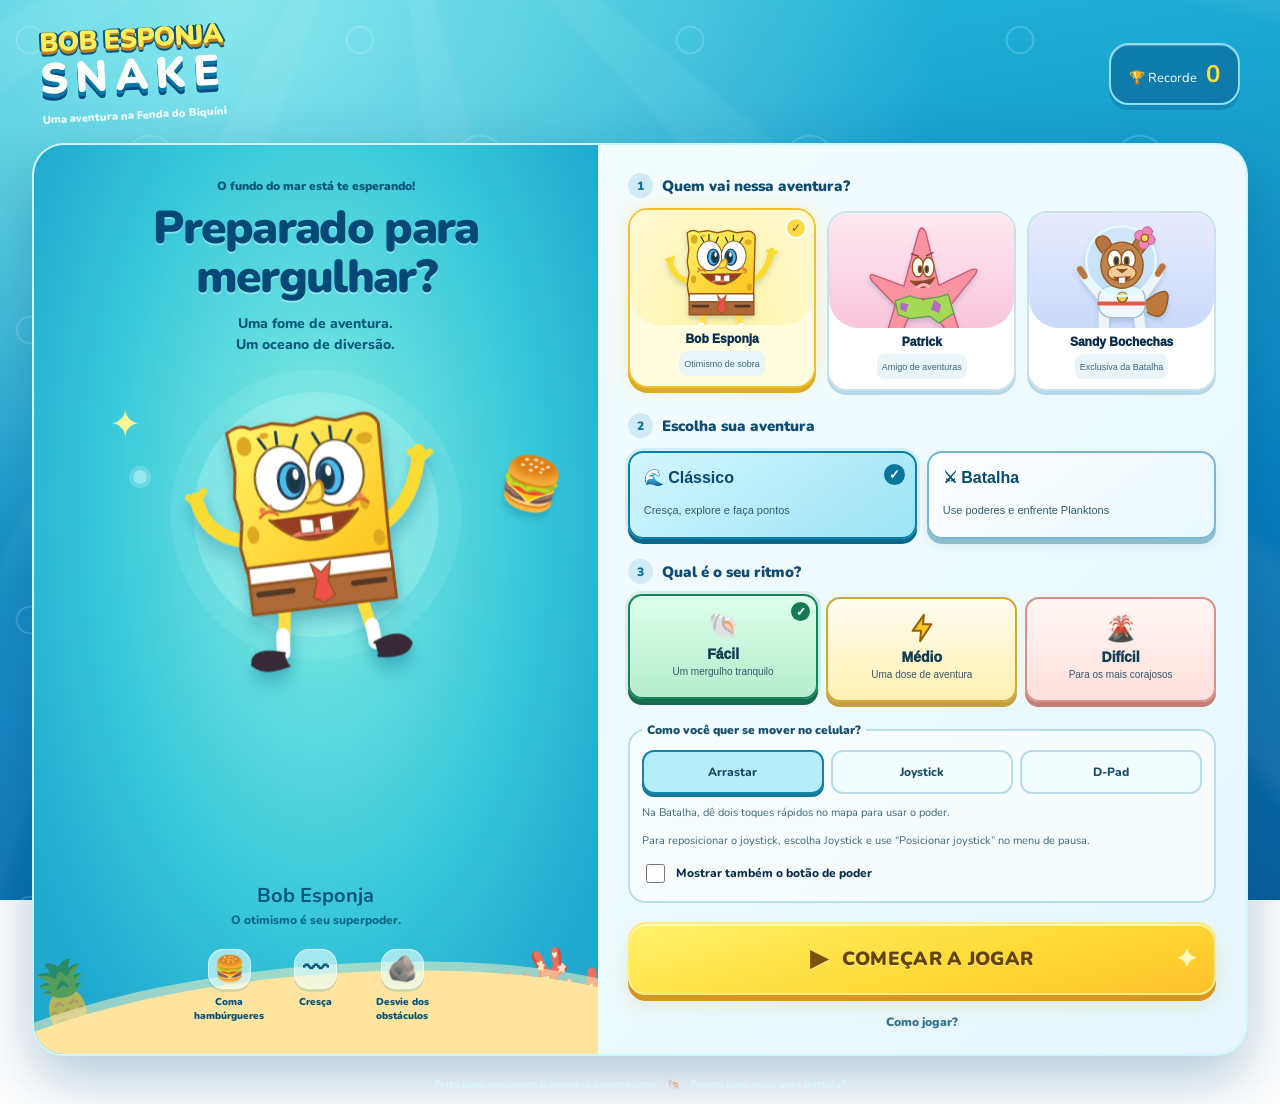
==== commit cd337468: "Restore full power names and add saved joystick positioning" ====
--- a/index.html
+++ b/index.html
@@ -53,6 +53,7 @@
             <button type="button" data-control="dpad" aria-pressed="false">D-Pad</button>
           </div>
           <p>Na Batalha, dê dois toques rápidos no mapa para usar o poder.</p>
+          <p>Para reposicionar o joystick, escolha Joystick e use “Posicionar joystick” no menu de pausa.</p>
           <label><input id="showPowerButton" type="checkbox"> Mostrar também o botão de poder</label>
         </fieldset>
         <button id="startBtn" class="primary"><span class="play-icon">▶</span> COMEÇAR A JOGAR <span class="cta-bubbles" aria-hidden="true">✦</span></button>
@@ -94,7 +95,7 @@
         <span id="trainingObjective" class="training-objective" hidden></span>
         <span id="abilityKeyHint" class="ability-key-hint" hidden>pressione C</span>
         <canvas id="board" width="600" height="420" aria-label="Tabuleiro do jogo Snake"></canvas>
-        <div id="overlay" class="overlay hidden"><div class="overlay-card"><div id="overlayIcon" class="overlay-icon">⏸️</div><h2 id="overlayTitle">Jogo pausado</h2><div class="pause-start-actions"><button id="pauseFullscreenBtn" class="secondary" type="button">⛶ Tela cheia</button><button id="resumeBtn" class="primary">CONTINUAR</button></div><div id="overlayText">Respire fundo, mergulhador!</div><div class="audio-controls" role="group" aria-label="Controles de áudio"><button id="muteMusicBtn" class="audio-toggle" type="button" aria-pressed="false">🔇 Silenciar música</button><button id="muteEffectsBtn" class="audio-toggle" type="button" aria-pressed="false">🔇 Silenciar sons</button><button id="muteAllBtn" class="audio-toggle" type="button" aria-pressed="false">🔇 Silenciar tudo</button></div><button id="pauseBtn" class="secondary" aria-label="Retomar jogo">CONTINUAR</button><button id="overlayRestartBtn" class="secondary">Recomeçar agora</button><button id="menuBtn" class="text-button">Voltar ao menu</button></div></div>
+        <div id="overlay" class="overlay hidden"><div class="overlay-card"><div id="overlayIcon" class="overlay-icon">⏸️</div><h2 id="overlayTitle">Jogo pausado</h2><div class="pause-start-actions"><button id="pauseFullscreenBtn" class="secondary" type="button">⛶ Tela cheia</button><button id="overlayRestartBtn" class="secondary">Recomeçar agora</button></div><div id="overlayText">Respire fundo, mergulhador!</div><div class="audio-controls" role="group" aria-label="Controles de áudio"><button id="muteMusicBtn" class="audio-toggle" type="button" aria-pressed="false">🔇 Silenciar música</button><button id="muteEffectsBtn" class="audio-toggle" type="button" aria-pressed="false">🔇 Silenciar sons</button><button id="muteAllBtn" class="audio-toggle" type="button" aria-pressed="false">🔇 Silenciar tudo</button></div><button id="pauseBtn" class="secondary" aria-label="Retomar jogo">CONTINUAR</button><button id="resumeBtn" class="primary">CONTINUAR</button><button id="menuBtn" class="text-button">Voltar ao menu</button></div></div>
       </div>
       <div class="game-footer"><span>🍔 Hambúrguer = +10 pontos</span><span>Bordas livres ↔ ↕ · Esc = pausar</span></div>
       <button id="abilityBtn" class="secondary" type="button" hidden>Power · Pronto</button>
--- a/mobile.css
+++ b/mobile.css
@@ -57,3 +57,60 @@
 #game.game-panel:is(:fullscreen,.fallback-fullscreen) .mobile-dock>*{pointer-events:auto}
 #game.game-panel:is(:fullscreen,.fallback-fullscreen) .mobile-dock #abilityBtn{position:relative!important;inset:auto!important;transform:none!important;max-width:none!important;width:100%!important;min-height:58px;margin:0!important}
 @media(max-height:500px) and (orientation:landscape){#game.game-panel:is(:fullscreen,.fallback-fullscreen) .mobile-dock{right:auto;width:230px}}
+#orientationDialog{width:min(390px,calc(100% - 32px));padding:25px;border:3px solid #82e5f3;border-radius:25px;background:#ecfbff;color:#124962;text-align:center;box-shadow:0 18px 60px #001d4070}
+#orientationDialog::backdrop{background:#002d4ac9;backdrop-filter:blur(5px)}
+#orientationDialog h2{font-size:23px;margin:0 0 8px}#orientationDialog p{font-size:14px;margin:0 0 18px}
+.orientation-options{display:grid;grid-template-columns:1fr 1fr;gap:12px}.orientation-options button{display:flex;flex-direction:column;align-items:center;gap:8px;min-height:110px;border:2px solid #389fbd;border-radius:17px;background:#c9f2ff;color:#07496a;font:900 15px Nunito,system-ui;cursor:pointer;box-shadow:0 4px 0 #2585a4}.orientation-options span{font-size:43px;line-height:1.1}.orientation-options button:focus-visible{outline:3px solid #6745bc;outline-offset:4px}#cancelOrientation{margin-top:20px;min-height:44px;padding:8px 18px;border:0;background:transparent;color:#146486;font:900 14px Nunito,system-ui;cursor:pointer}
+#orientationHint{position:absolute;top:110px;left:50%;transform:translateX(-50%);width:max-content;max-width:calc(100% - 24px);background:#ffed90;color:#513d0b;font-weight:900;font-size:13px;padding:12px 16px;border-radius:14px;z-index:25;text-align:center;pointer-events:none}
+@media(max-width:900px),(pointer:coarse){#game.game-panel[data-control=joystick]:is(:fullscreen,.fallback-fullscreen) .mobile-dock{margin:0;right:auto;left:max(12px,env(safe-area-inset-left,0px));width:min(440px,calc(100% - 24px));align-items:flex-start}}
+@media(max-width:900px),(pointer:coarse){#game.game-panel[data-control=joystick] .mobile-dock{align-items:flex-start;margin-left:0}}
+.orientation-options span{display:block;width:26px;height:38px;margin:10px 0 2px;border:3px solid currentColor;border-radius:5px;font-size:0}.orientation-options [data-orientation=landscape] span{width:40px;height:26px;margin-top:16px;margin-bottom:8px}
+/* Mobile: pausa e tela cheia no topo; reinício somente no menu da partida. */
+@media(max-width:900px),(pointer:coarse){
+  #game.game-panel #restartBtn{display:none!important}
+  #game.game-panel .game-actions #topPauseBtn,#game.game-panel:is(:fullscreen,.fallback-fullscreen) .game-actions #topPauseBtn{position:relative!important;inset:auto!important;display:grid;place-items:center;width:44px!important;min-width:44px!important;max-width:44px!important;height:44px!important;min-height:44px!important;margin:0!important;padding:10px!important;background:#064269e6;border:1px solid #8fdffb66;border-radius:12px;box-shadow:none;pointer-events:auto;font-size:0!important}
+  #topPauseBtn .pause-icon{display:block;width:18px;height:21px;border-left:6px solid currentColor;border-right:6px solid currentColor}
+  #game .game-actions #topPauseBtn:disabled{opacity:.5;cursor:default}
+  #game.game-panel .mobile-dock:empty{display:none}
+}
+.power-tap-coach{position:absolute;z-index:6;top:38%;left:50%;transform:translateX(-50%);width:min(90%,310px);padding:16px 20px;border:2px solid #d0a7ff;border-radius:22px;background:#24204feb;color:#fff;text-align:center;pointer-events:none;box-shadow:0 10px 25px #001d3550}
+.power-tap-coach strong,.power-tap-coach small{display:block;line-height:1.5}.power-tap-coach strong{font-size:17px}.power-tap-coach small{font-size:12px;color:#e2d5ff;margin-top:4px}.tap-gesture{position:relative;display:block;width:80px;height:70px;margin:0 auto 5px}.tap-gesture svg{position:relative;width:58px;height:58px;z-index:1;animation:two-tap-finger 1.8s infinite}.tap-gesture:after{content:'';position:absolute;top:4px;left:20px;width:34px;height:34px;border:3px solid #e7b5ff;border-radius:50%;animation:two-tap-ring 1.8s infinite}
+@keyframes two-tap-finger{0%,28%,56%,100%{transform:translateY(0)}14%,42%{transform:translateY(8px) scale(.92)}}
+@keyframes two-tap-ring{0%,28%,56%,100%{opacity:0;transform:scale(.6)}14%,42%{opacity:1;transform:scale(1.25)}}
+@media(prefers-reduced-motion:reduce){.tap-gesture svg,.tap-gesture:after{animation:none}.tap-gesture:after{opacity:1}}
+.board-wrap:has(.overlay:not(.hidden)) .power-tap-coach{display:none}
+/* Tela cheia mobile: informações restritas à mesma linha dos controles. */
+#mobileHudInfo[hidden]{display:none!important}
+@media(max-width:900px),(pointer:coarse){
+  #game.game-panel:is(:fullscreen,.fallback-fullscreen) .status-bar{display:none!important}
+  #game.game-panel:is(:fullscreen,.fallback-fullscreen) .game-head{gap:6px;height:58px}
+  #game.game-panel:is(:fullscreen,.fallback-fullscreen) .game-head .stat{width:clamp(48px,14vw,64px);min-width:0;padding:4px 5px;flex-shrink:0;background:#07394f66}
+  #game.game-panel:is(:fullscreen,.fallback-fullscreen) .game-head .stat small{font-size:7px;letter-spacing:0;white-space:nowrap}
+  #game.game-panel:is(:fullscreen,.fallback-fullscreen) .game-head .stat strong{font-size:15px}
+  #game.game-panel:is(:fullscreen,.fallback-fullscreen) .game-actions{margin-left:0;gap:6px}
+  #game.game-panel:is(:fullscreen,.fallback-fullscreen) #mobileHudInfo{display:flex;flex:1;min-width:0;height:54px;flex-direction:column;justify-content:center;pointer-events:none;overflow:hidden}
+  #game.game-panel:is(:fullscreen,.fallback-fullscreen) .game-head #powerStatus.power-hud{position:static!important;inset:auto!important;transform:none!important;display:grid!important;grid-template-columns:1fr!important;gap:2px;margin:0!important;padding:0;width:100%!important;max-width:none!important;max-height:none!important;height:auto;opacity:.96;overflow:visible;pointer-events:none}
+  #game.game-panel:is(:fullscreen,.fallback-fullscreen) .game-head #powerStatus.power-hud[hidden]{display:none!important}
+  #game.game-panel:is(:fullscreen,.fallback-fullscreen) .game-head .power-hud .effect-badge{display:flex;flex-direction:row;align-items:center;justify-content:space-between;gap:4px;min-width:0;min-height:15px;height:16px;max-height:16px;padding:1px 5px 2px;border:0;border-left:3px solid var(--effect-color);border-radius:5px;background:#032c443d;box-shadow:none;overflow:hidden}
+  #game.game-panel:is(:fullscreen,.fallback-fullscreen) .game-head .power-hud .effect-badge strong{font-size:0;line-height:1.1;white-space:nowrap;min-width:0;text-shadow:0 1px 2px #001627}
+  #game.game-panel:is(:fullscreen,.fallback-fullscreen) .game-head .power-hud .effect-badge strong:after{content:attr(data-hud-label);font-size:12px;font-weight:900;color:var(--effect-color)}
+  #game.game-panel:is(:fullscreen,.fallback-fullscreen) .game-head .power-hud .effect-badge>span{font-size:0;white-space:nowrap;line-height:1.1;flex-shrink:0;text-shadow:0 1px 2px #001627}
+  #game.game-panel:is(:fullscreen,.fallback-fullscreen) .game-head .power-hud .effect-badge>span:after{content:attr(data-hud-time);font-size:12px;font-weight:900;color:#fff}
+  #game.game-panel:is(:fullscreen,.fallback-fullscreen) .game-head .power-hud .effect-badge progress{height:2px;opacity:.75}
+  #game.game-panel:is(:fullscreen,.fallback-fullscreen) #mobileHudInfo .boss-panel{display:flex;justify-content:center;max-width:100%;font-size:9px;line-height:1.3;text-align:center;color:#edfbff;text-shadow:0 1px 2px #001627;overflow-wrap:anywhere}
+  #game.game-panel:is(:fullscreen,.fallback-fullscreen) #mobileHudInfo:has(#powerStatus:not([hidden])) .boss-panel{display:none}
+}
+@media(max-width:360px){
+  #game.game-panel:is(:fullscreen,.fallback-fullscreen) .game-head{gap:4px}
+  #game.game-panel:is(:fullscreen,.fallback-fullscreen) .game-head .stat{width:42px;padding:4px}
+  #game.game-panel:is(:fullscreen,.fallback-fullscreen) .game-head .power-hud .effect-badge{gap:2px;padding-left:3px;padding-right:3px}
+  #game.game-panel:is(:fullscreen,.fallback-fullscreen) .game-head .power-hud .effect-badge strong:after{font-size:10px}
+  #game.game-panel:is(:fullscreen,.fallback-fullscreen) .game-head .power-hud .effect-badge>span:after{font-size:11px}
+}
+#editJoystickBtn[hidden],#joystickEditBar[hidden]{display:none!important}
+#game.game-panel #joystick.custom-position{position:absolute!important;right:auto!important;bottom:auto!important;margin:0!important;z-index:4;pointer-events:auto}
+#joystick.editing-position{z-index:12!important;outline:3px dashed #ffe671;outline-offset:6px;cursor:move}
+#joystickEditBar{position:absolute;left:50%;top:70px;transform:translateX(-50%);width:min(94%,410px);z-index:15;padding:13px;border:2px solid #8aebfa;border-radius:18px;background:#07334ff5;color:#fff;text-align:center}
+#joystickEditBar strong,#joystickEditBar span{display:block;line-height:1.4}#joystickEditBar strong{font-size:15px}#joystickEditBar span{font-size:11px;color:#c2eaf6;margin-top:3px}#joystickEditBar>div{display:flex;justify-content:center;gap:7px;margin-top:10px}#joystickEditBar button{min-height:44px;padding:8px 11px;border:0;border-radius:11px;background:#c4eff9;color:#12445e;font:900 12px Nunito,system-ui;cursor:pointer}
+#game.game-panel{position:relative}
+@media(max-width:360px){#game.game-panel:is(:fullscreen,.fallback-fullscreen) .game-head .stat strong{font-size:13px}}
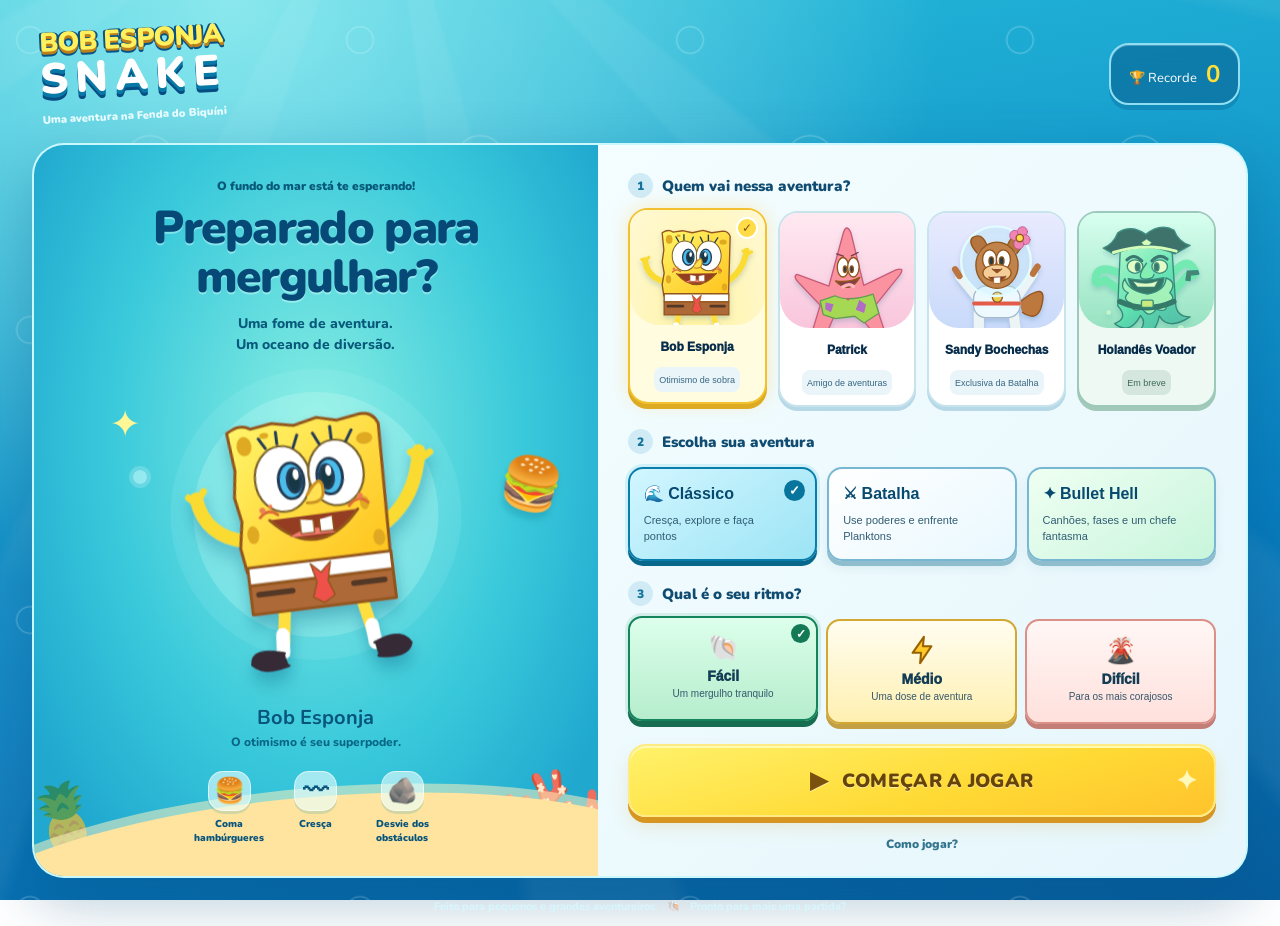
==== commit dce92c16: "Add Bullet Hell phases, Flying Dutchman boss and unlockable character" ====
--- a/index.html
+++ b/index.html
@@ -32,12 +32,15 @@
             <span class="avatar patrick"><img src="assets/patrick.svg" alt=""></span><span class="selection-check" aria-hidden="true">✓</span><strong>Patrick</strong><small>O amigo estrela-do-mar</small>
           </button>
           <button class="character" data-character="sandy" aria-pressed="false"><span class="avatar sandy"><img src="assets/sandy.svg" alt=""></span><span class="selection-check" aria-hidden="true">✓</span><strong>Sandy Bochechas</strong><small>Karate</small></button>
+          <button class="character dutch-card" data-character="dutch" aria-pressed="false" disabled><span class="avatar dutch"><img src="assets/dutch.svg" alt="Holandês Voador"></span><span class="selection-check" aria-hidden="true">✓</span><strong>Holandês Voador</strong><small>Em breve</small></button>
         </div>
         <h3><span class="step">2</span> Escolha sua aventura</h3>
         <div class="mode-options">
           <button class="mode-choice selected" data-mode="classic" aria-pressed="true"><strong>🌊 Clássico</strong><small>Cresça, explore e faça pontos</small></button>
           <button class="mode-choice" data-mode="battle" aria-pressed="false"><strong>⚔ Batalha</strong><small>Use poderes e enfrente Planktons</small></button>
+          <button class="mode-choice" data-mode="bullet" aria-pressed="false"><strong>✦ Bullet Hell</strong><small>Canhões, fases e um chefe fantasma</small></button>
         </div>
+        <p id="bulletModeDescription" class="bullet-description hidden">Desvie dos canhões, avance até a fase 11 e desafie o Holandês Voador. Vitória libera o personagem e o modo infinito!</p>
         <h3><span class="step">3</span> Qual é o seu ritmo?</h3>
         <div class="difficulty-options">
           <button class="difficulty selected" data-difficulty="easy" aria-pressed="true"><span>🐚</span><div><strong>Fácil</strong><small>Um mergulho tranquilo</small></div><i>✓</i></button>
@@ -61,7 +64,7 @@
         <button id="tutorialMenuBtn" class="text-button hidden" type="button" aria-expanded="false" aria-controls="tutorialPreview">Ver guia ilustrado da Batalha</button>
         <section id="tutorialPreview" class="how-text hidden" aria-label="Tutorial ilustrado da Batalha"><div id="tutorialCards"></div><button id="startTutorialBtn" class="primary" type="button">COMEÇAR TUTORIAL JOGÁVEL</button></section>
         <div id="howText" class="how-text hidden">
-          <h3>🎮 Guia da Fenda do Biquíni</h3><p><strong>Pontuação no Clássico:</strong> Fácil ×1, Médio ×2, Difícil ×3 (inclui bônus).</p><p><strong>Poderes na Batalha — C ou dois toques rápidos:</strong> Bob gira a espátula e cria um hambúrguer amarelo à frente (recarga 30s; libere a célula à frente antes de usar). Patrick começa com uma bomba pronta, imune a todas as bombas (colisões e explosões), cuja explosão atinge toda a arena. Uma estrela gira ao criar a bomba. Para recarregar, derrote 1 Plankton por outros ataques; abates da bomba especial não contam. Sandy, exclusiva da Batalha, arma um karate que espera o próximo contato: causa 2 de dano, paralisa por 3s e dá 3s de imunidade a tudo. Sandy começa com 2 usos; depois de gastar os dois, cada 2 abates recuperam 1 uso, até o limite de 3. Uma luva gira ao redor dela enquanto o golpe está armado. Durante os 3s de imunidade, Sandy fica transparente. Na primeira Batalha, um treino jogável com Bob ensina as mecânicas, desacelerando até pausar a cada situação. Repita pelo botão Tutorial modo batalha.</p><p><strong>⚔ Batalha:</strong> começa com um Plankton verde; os próximos duelos trazem inimigos laranja e vermelho, mais agressivos. Depois, cada grupo enfrenta três níveis de agressividade antes de aumentar: 2, 3, 4… até 10 Planktons vermelhos simultâneos. Cada hambúrguer vermelho acerta o inimigo mais próximo e paralisa por 3 segundos. A cada 10 hambúrgueres, solte um sopro congelante em cone que alcança o último Plankton naquela direção: 2 de dano no primeiro inimigo e 1 nos demais, congelados por 3 segundos. A cobra volta ao tamanho inicial. Derrotar um Plankton vermelho de agressividade máxima faz aparecer um hambúrguer amarelo de imunidade e turbo por 6 segundos. As barras de vida ficam sobre cada inimigo. Bombas explodem quando um Plankton pisa nelas: causam 1 de dano aos inimigos num raio de 15 células. Você é imune à explosão, mas Patrick também é imune à colisão de todas as bombas. Para os outros personagens, pisar na bomba conta como colisão com obstáculo (os poderes de atravessar obstáculos e imunidade protegem). Derrote todos para passar de onda. Vida por onda: nas ondas 1–2, todos têm 3; nas ondas 3–5, verdes têm 4 e os demais 3; da onda 6 em diante, verdes têm 5, laranjas 4 e vermelhos 3. Na Batalha, a velocidade base é constante; apenas o hambúrguer amarelo dá turbo temporário. Seu recorde na Batalha conta Planktons derrotados e fica salvo neste navegador. A dificuldade controla a velocidade e a densidade dos obstáculos.</p>
+          <h3>🎮 Guia da Fenda do Biquíni</h3><p><strong>✦ Bullet Hell:</strong> colete 5 hambúrgueres por fase nas fases 1–4, 8 nas fases 5–7 e 10 nas fases 8–10. A velocidade só muda de fase para fase. Cada 3 hambúrgueres dão 3 segundos de imunidade, com contador reiniciado na próxima fase. Sombras avisam onde cairá um canhão: a bomba dispara em quatro direções. Na fase 11, os hambúrgueres alternam verde e vermelho; os verdes lançam quatro projéteis, com 2 de dano nos Planktons e 1 no chefe. Derrote o Holandês para desbloqueá-lo e seguir no infinito. Depois da fase 11, avance com 10 verdes por fase. O Holandês atravessa o próprio corpo e atira com C ou dois toques, destruindo obstáculos e causando 1 de dano, com recarga de 15 segundos.</p><p><strong>Pontuação no Clássico:</strong> Fácil ×1, Médio ×2, Difícil ×3 (inclui bônus).</p><p><strong>Poderes na Batalha — C ou dois toques rápidos:</strong> Bob gira a espátula e cria um hambúrguer amarelo à frente (recarga 30s; libere a célula à frente antes de usar). Patrick começa com uma bomba pronta, imune a todas as bombas (colisões e explosões), cuja explosão atinge toda a arena. Uma estrela gira ao criar a bomba. Para recarregar, derrote 1 Plankton por outros ataques; abates da bomba especial não contam. Sandy, exclusiva da Batalha, arma um karate que espera o próximo contato: causa 2 de dano, paralisa por 3s e dá 3s de imunidade a tudo. Sandy começa com 2 usos; depois de gastar os dois, cada 2 abates recuperam 1 uso, até o limite de 3. Uma luva gira ao redor dela enquanto o golpe está armado. Durante os 3s de imunidade, Sandy fica transparente. Na primeira Batalha, um treino jogável com Bob ensina as mecânicas, desacelerando até pausar a cada situação. Repita pelo botão Tutorial modo batalha.</p><p><strong>⚔ Batalha:</strong> começa com um Plankton verde; os próximos duelos trazem inimigos laranja e vermelho, mais agressivos. Depois, cada grupo enfrenta três níveis de agressividade antes de aumentar: 2, 3, 4… até 10 Planktons vermelhos simultâneos. Cada hambúrguer vermelho acerta o inimigo mais próximo e paralisa por 3 segundos. A cada 10 hambúrgueres, solte um sopro congelante em cone que alcança o último Plankton naquela direção: 2 de dano no primeiro inimigo e 1 nos demais, congelados por 3 segundos. A cobra volta ao tamanho inicial. Derrotar um Plankton vermelho de agressividade máxima faz aparecer um hambúrguer amarelo de imunidade e turbo por 6 segundos. As barras de vida ficam sobre cada inimigo. Bombas explodem quando um Plankton pisa nelas: causam 1 de dano aos inimigos num raio de 15 células. Você é imune à explosão, mas Patrick também é imune à colisão de todas as bombas. Para os outros personagens, pisar na bomba conta como colisão com obstáculo (os poderes de atravessar obstáculos e imunidade protegem). Derrote todos para passar de onda. Vida por onda: nas ondas 1–2, todos têm 3; nas ondas 3–5, verdes têm 4 e os demais 3; da onda 6 em diante, verdes têm 5, laranjas 4 e vermelhos 3. Na Batalha, a velocidade base é constante; apenas o hambúrguer amarelo dá turbo temporário. Seu recorde na Batalha conta Planktons derrotados e fica salvo neste navegador. A dificuldade controla a velocidade e a densidade dos obstáculos.</p>
           <p>No computador, use as setas ou WASD. No celular, arraste o dedo sobre o tabuleiro para mudar de direção sem levantá-lo, ou escolha Joystick ou D-Pad no menu. Na Batalha, dois toques rápidos no mapa ativam o poder; o botão de poder é opcional. Cada hambúrguer dá <strong>+10 pontos</strong> e faz a cobra crescer. As bordas são portais: saia por um lado e reapareça no oposto, inclusive em cima e embaixo!</p>
           <ul class="burger-guide">
             <li><span style="--burger:#f5a62a">🍔</span><div><strong>Laranja · Clássico</strong><br>Alimenta e aumenta sua pontuação.</div></li>
@@ -107,6 +110,7 @@
     <footer>Feito para pequenos e grandes aventureiros. <span>🐚</span> Pronto para mais uma partida?</footer>
   </main>
   <script src="script.js"></script>
+  <script src="bullet.js"></script>
   <script src="mobile.js"></script>
   <script src="tutorial.js"></script>
   <script src="menu.js"></script>
--- a/menu.css
+++ b/menu.css
@@ -43,3 +43,7 @@
 @media(hover:hover){#menu .mode-choice:hover,#menu .difficulty:hover{transform:translateY(-3px)}#menu .difficulty.selected:hover{transform:translateY(-5px)}}
 #menu .mode-choice:active,#menu .difficulty:active{transform:translateY(2px)}
 @media(max-width:650px){#menu .mode-choice{padding-left:10px;padding-right:28px;min-height:96px}#menu .mode-choice strong{font-size:15px}#menu .mode-choice small{font-size:10px}#menu .difficulty strong{font-size:13px}#menu .difficulty small{font-size:9px}}
+.character-options{grid-template-columns:repeat(4,minmax(0,1fr))}.character strong{white-space:normal;text-align:center;min-height:30px;display:grid;place-items:center;line-height:1.2}.character .dutch{background:linear-gradient(#d8fff0,#97e2c1)}.dutch-card:disabled{cursor:not-allowed;border-color:#9cc9b9;background:#eff9f4;box-shadow:0 4px 0 #a1c8b8}.dutch-card:disabled img{opacity:.78}.dutch-card:disabled small{background:#d5e6de;color:#3d695b}.bullet-description{font-size:12px;line-height:1.5;color:#235c73;margin:0 0 18px;background:#d9f4e8;padding:10px 13px;border-radius:12px}.mode-options{grid-template-columns:repeat(3,minmax(0,1fr))}#menu .mode-choice[data-mode=bullet]{background:linear-gradient(145deg,#effff2,#c8f5dc)}#menu .mode-choice[data-mode=bullet].selected{border-color:#358a68;box-shadow:0 5px 0 #23684d;background:#bbf3d0}
+#bulletNotice[hidden]{display:none!important}#bulletNotice{position:absolute;top:64px;left:50%;transform:translateX(-50%);max-width:90%;padding:10px 16px;background:#f6e68fe8;border:2px solid #fff5c1;border-radius:14px;color:#314a31;font-size:13px;font-weight:900;text-align:center;pointer-events:none;z-index:4}
+@media(max-width:700px){.character-options{grid-template-columns:repeat(2,minmax(0,1fr))}#menu .mode-choice{padding:11px 7px;min-height:102px}#menu .mode-choice strong{font-size:12px}#menu .mode-choice small{font-size:9px}.character strong{min-height:15px}}
+#game:has(.overlay:not(.hidden)) #bulletNotice{display:none}
--- a/mobile.css
+++ b/mobile.css
@@ -114,3 +114,8 @@
 #joystickEditBar strong,#joystickEditBar span{display:block;line-height:1.4}#joystickEditBar strong{font-size:15px}#joystickEditBar span{font-size:11px;color:#c2eaf6;margin-top:3px}#joystickEditBar>div{display:flex;justify-content:center;gap:7px;margin-top:10px}#joystickEditBar button{min-height:44px;padding:8px 11px;border:0;border-radius:11px;background:#c4eff9;color:#12445e;font:900 12px Nunito,system-ui;cursor:pointer}
 #game.game-panel{position:relative}
 @media(max-width:360px){#game.game-panel:is(:fullscreen,.fallback-fullscreen) .game-head .stat strong{font-size:13px}}
+/* As preferências de toque aparecem apenas no layout mobile do jogo. */
+.control-settings{display:none}
+@media(max-width:900px),(pointer:coarse){.control-settings{display:block}}
+#game.game-panel.bullet-mode:is(:fullscreen,.fallback-fullscreen) #mobileHudInfo .boss-panel{display:flex!important;flex-direction:column;gap:1px;font-size:9px;white-space:nowrap}
+#game.game-panel.bullet-mode:is(:fullscreen,.fallback-fullscreen) #mobileHudInfo #bossHealth{width:100%;height:3px;min-height:3px;margin:0}
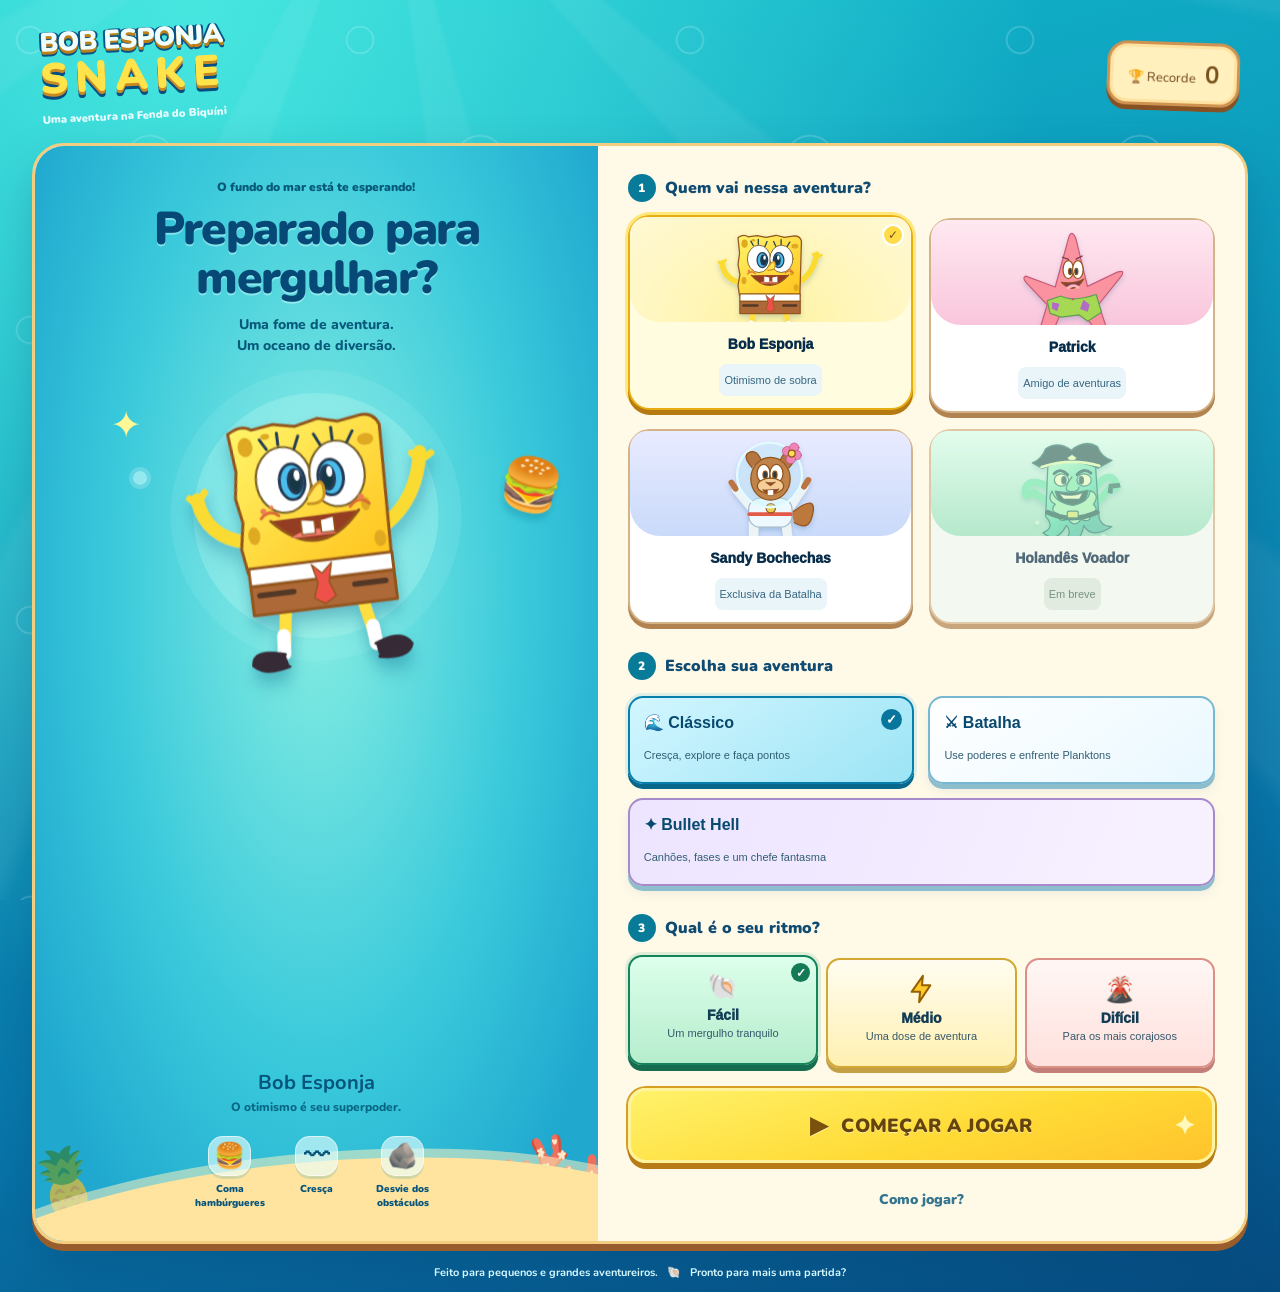
==== commit 4f34fc2c: "Refresh nautical UI and add Android APK build and download page" ====
--- a/index.html
+++ b/index.html
@@ -7,6 +7,8 @@
   <link rel="stylesheet" href="style.css">
   <link rel="stylesheet" href="menu.css">
   <link rel="stylesheet" href="mobile.css">
+  <link rel="stylesheet" href="ocean.css">
+  <meta name="theme-color" content="#087b99">
 </head>
 <body>
   <main class="app">
@@ -40,7 +42,7 @@
           <button class="mode-choice" data-mode="battle" aria-pressed="false"><strong>⚔ Batalha</strong><small>Use poderes e enfrente Planktons</small></button>
           <button class="mode-choice" data-mode="bullet" aria-pressed="false"><strong>✦ Bullet Hell</strong><small>Canhões, fases e um chefe fantasma</small></button>
         </div>
-        <p id="bulletModeDescription" class="bullet-description hidden">Desvie dos canhões, avance até a fase 11 e desafie o Holandês Voador. Vitória libera o personagem e o modo infinito!</p>
+        <p id="bulletModeDescription" class="bullet-description hidden">Colete hambúrgueres verdes para avançar e disparar nas quatro direções! Desvie dos canhões e derrote o Holandês na fase 11 para liberar o personagem e o modo infinito.</p>
         <h3><span class="step">3</span> Qual é o seu ritmo?</h3>
         <div class="difficulty-options">
           <button class="difficulty selected" data-difficulty="easy" aria-pressed="true"><span>🐚</span><div><strong>Fácil</strong><small>Um mergulho tranquilo</small></div><i>✓</i></button>
@@ -64,7 +66,7 @@
         <button id="tutorialMenuBtn" class="text-button hidden" type="button" aria-expanded="false" aria-controls="tutorialPreview">Ver guia ilustrado da Batalha</button>
         <section id="tutorialPreview" class="how-text hidden" aria-label="Tutorial ilustrado da Batalha"><div id="tutorialCards"></div><button id="startTutorialBtn" class="primary" type="button">COMEÇAR TUTORIAL JOGÁVEL</button></section>
         <div id="howText" class="how-text hidden">
-          <h3>🎮 Guia da Fenda do Biquíni</h3><p><strong>✦ Bullet Hell:</strong> colete 5 hambúrgueres por fase nas fases 1–4, 8 nas fases 5–7 e 10 nas fases 8–10. A velocidade só muda de fase para fase. Cada 3 hambúrgueres dão 3 segundos de imunidade, com contador reiniciado na próxima fase. Sombras avisam onde cairá um canhão: a bomba dispara em quatro direções. Na fase 11, os hambúrgueres alternam verde e vermelho; os verdes lançam quatro projéteis, com 2 de dano nos Planktons e 1 no chefe. Derrote o Holandês para desbloqueá-lo e seguir no infinito. Depois da fase 11, avance com 10 verdes por fase. O Holandês atravessa o próprio corpo e atira com C ou dois toques, destruindo obstáculos e causando 1 de dano, com recarga de 15 segundos.</p><p><strong>Pontuação no Clássico:</strong> Fácil ×1, Médio ×2, Difícil ×3 (inclui bônus).</p><p><strong>Poderes na Batalha — C ou dois toques rápidos:</strong> Bob gira a espátula e cria um hambúrguer amarelo à frente (recarga 30s; libere a célula à frente antes de usar). Patrick começa com uma bomba pronta, imune a todas as bombas (colisões e explosões), cuja explosão atinge toda a arena. Uma estrela gira ao criar a bomba. Para recarregar, derrote 1 Plankton por outros ataques; abates da bomba especial não contam. Sandy, exclusiva da Batalha, arma um karate que espera o próximo contato: causa 2 de dano, paralisa por 3s e dá 3s de imunidade a tudo. Sandy começa com 2 usos; depois de gastar os dois, cada 2 abates recuperam 1 uso, até o limite de 3. Uma luva gira ao redor dela enquanto o golpe está armado. Durante os 3s de imunidade, Sandy fica transparente. Na primeira Batalha, um treino jogável com Bob ensina as mecânicas, desacelerando até pausar a cada situação. Repita pelo botão Tutorial modo batalha.</p><p><strong>⚔ Batalha:</strong> começa com um Plankton verde; os próximos duelos trazem inimigos laranja e vermelho, mais agressivos. Depois, cada grupo enfrenta três níveis de agressividade antes de aumentar: 2, 3, 4… até 10 Planktons vermelhos simultâneos. Cada hambúrguer vermelho acerta o inimigo mais próximo e paralisa por 3 segundos. A cada 10 hambúrgueres, solte um sopro congelante em cone que alcança o último Plankton naquela direção: 2 de dano no primeiro inimigo e 1 nos demais, congelados por 3 segundos. A cobra volta ao tamanho inicial. Derrotar um Plankton vermelho de agressividade máxima faz aparecer um hambúrguer amarelo de imunidade e turbo por 6 segundos. As barras de vida ficam sobre cada inimigo. Bombas explodem quando um Plankton pisa nelas: causam 1 de dano aos inimigos num raio de 15 células. Você é imune à explosão, mas Patrick também é imune à colisão de todas as bombas. Para os outros personagens, pisar na bomba conta como colisão com obstáculo (os poderes de atravessar obstáculos e imunidade protegem). Derrote todos para passar de onda. Vida por onda: nas ondas 1–2, todos têm 3; nas ondas 3–5, verdes têm 4 e os demais 3; da onda 6 em diante, verdes têm 5, laranjas 4 e vermelhos 3. Na Batalha, a velocidade base é constante; apenas o hambúrguer amarelo dá turbo temporário. Seu recorde na Batalha conta Planktons derrotados e fica salvo neste navegador. A dificuldade controla a velocidade e a densidade dos obstáculos.</p>
+          <h3>🎮 Guia da Fenda do Biquíni</h3><p><strong>✦ Bullet Hell:</strong> alterne hambúrgueres verdes e vermelhos desde a fase 1. Apenas os verdes contam: são 5 por fase, da 1 à 10. Ao coletá-los, você dispara nas quatro direções. Cada 3 hambúrgueres concedem 3 segundos de imunidade. Escolha um upgrade nas fases 3, 6 e 9; depois da escolha, o jogo retoma o ritmo gradualmente por 4 segundos. Desvie das sombras de canhão! Na fase 11, vença tirando os 10 pontos de vida do Holandês Voador. Isso libera o personagem e permite escolher entre encerrar com vitória ou continuar no infinito, com velocidade e canhões aumentando com o tempo. No infinito, avance com 10 verdes por fase.</p><p><strong>Pontuação no Clássico:</strong> Fácil ×1, Médio ×2, Difícil ×3 (inclui bônus).</p><p><strong>Poderes na Batalha — C ou dois toques rápidos:</strong> Bob gira a espátula e cria um hambúrguer amarelo à frente (recarga 30s; libere a célula à frente antes de usar). Patrick começa com uma bomba pronta, imune a todas as bombas (colisões e explosões), cuja explosão atinge toda a arena. Uma estrela gira ao criar a bomba. Para recarregar, derrote 1 Plankton por outros ataques; abates da bomba especial não contam. Sandy, exclusiva da Batalha, arma um karate que espera o próximo contato: causa 2 de dano, paralisa por 3s e dá 3s de imunidade a tudo. Sandy começa com 2 usos; depois de gastar os dois, cada 2 abates recuperam 1 uso, até o limite de 3. Uma luva gira ao redor dela enquanto o golpe está armado. Durante os 3s de imunidade, Sandy fica transparente. Na primeira Batalha, um treino jogável com Bob ensina as mecânicas, desacelerando até pausar a cada situação. Repita pelo botão Tutorial modo batalha.</p><p><strong>⚔ Batalha:</strong> começa com um Plankton verde; os próximos duelos trazem inimigos laranja e vermelho, mais agressivos. Depois, cada grupo enfrenta três níveis de agressividade antes de aumentar: 2, 3, 4… até 10 Planktons vermelhos simultâneos. Cada hambúrguer vermelho acerta o inimigo mais próximo e paralisa por 3 segundos. A cada 10 hambúrgueres, solte um sopro congelante em cone que alcança o último Plankton naquela direção: 2 de dano no primeiro inimigo e 1 nos demais, congelados por 3 segundos. A cobra volta ao tamanho inicial. Derrotar um Plankton vermelho de agressividade máxima faz aparecer um hambúrguer amarelo de imunidade e turbo por 6 segundos. As barras de vida ficam sobre cada inimigo. Bombas explodem quando um Plankton pisa nelas: causam 1 de dano aos inimigos num raio de 15 células. Você é imune à explosão, mas Patrick também é imune à colisão de todas as bombas. Para os outros personagens, pisar na bomba conta como colisão com obstáculo (os poderes de atravessar obstáculos e imunidade protegem). Derrote todos para passar de onda. Vida por onda: nas ondas 1–2, todos têm 3; nas ondas 3–5, verdes têm 4 e os demais 3; da onda 6 em diante, verdes têm 5, laranjas 4 e vermelhos 3. Na Batalha, a velocidade base é constante; apenas o hambúrguer amarelo dá turbo temporário. Seu recorde na Batalha conta Planktons derrotados e fica salvo neste navegador. A dificuldade controla a velocidade e a densidade dos obstáculos.</p>
           <p>No computador, use as setas ou WASD. No celular, arraste o dedo sobre o tabuleiro para mudar de direção sem levantá-lo, ou escolha Joystick ou D-Pad no menu. Na Batalha, dois toques rápidos no mapa ativam o poder; o botão de poder é opcional. Cada hambúrguer dá <strong>+10 pontos</strong> e faz a cobra crescer. As bordas são portais: saia por um lado e reapareça no oposto, inclusive em cima e embaixo!</p>
           <ul class="burger-guide">
             <li><span style="--burger:#f5a62a">🍔</span><div><strong>Laranja · Clássico</strong><br>Alimenta e aumenta sua pontuação.</div></li>
@@ -91,7 +93,7 @@
       </div>
       <div class="status-bar">
         <span id="foodHint" class="food-hint" role="status"></span>
-        <span class="boss-panel"><span id="bossStatus" role="status"></span><progress id="bossHealth" max="3" value="3" aria-label="Vida do Plankton" hidden></progress></span>
+        <span class="boss-panel"><span id="bossStatus" role="status"></span><span id="bulletProgressHud" hidden><progress id="bulletPhaseProgress" max="5" value="0" aria-label="Hambúrgueres coletados na fase"></progress><progress id="bulletShieldProgress" max="3" value="0" aria-label="Carga do escudo"></progress></span><progress id="bossHealth" max="3" value="3" aria-label="Vida do Plankton" hidden></progress></span>
       </div>
       <div class="board-wrap">
         <span id="powerStatus" class="power-hud" data-corner="top-left" role="status" hidden></span>
--- a/style.css
+++ b/style.css
@@ -277,3 +277,13 @@
 #tutorialCards article{margin:0 0 18px}#tutorialCards svg,#overlayText svg{display:block;width:100%;max-height:100px;margin:8px auto;border-radius:12px}.tutorial-entry strong{color:#087556}
 
 #game.tutorial-mode #level{font-size:14px}#game.tutorial-mode #abilityBtn:disabled{opacity:.55}
+
+#bulletProgressHud{display:none;width:min(260px,100%);gap:5px}
+.bullet-mode #bulletProgressHud:not([hidden]){display:flex}
+#bulletProgressHud progress{appearance:none;border:0;border-radius:8px;overflow:hidden;background:#092a4770;height:6px;width:50%;min-width:0}
+#bulletProgressHud progress::-webkit-progress-bar{background:#092a4770}
+#bulletPhaseProgress::-webkit-progress-value{background:#8df06c;transition:width .18s}
+#bulletShieldProgress::-webkit-progress-value{background:#71e7ff;transition:width .18s}
+#bulletPhaseProgress::-moz-progress-bar{background:#8df06c}
+#bulletShieldProgress::-moz-progress-bar{background:#71e7ff}
+.bullet-mode #bossHealth{display:none}
--- a/menu.css
+++ b/menu.css
@@ -47,3 +47,29 @@
 #bulletNotice[hidden]{display:none!important}#bulletNotice{position:absolute;top:64px;left:50%;transform:translateX(-50%);max-width:90%;padding:10px 16px;background:#f6e68fe8;border:2px solid #fff5c1;border-radius:14px;color:#314a31;font-size:13px;font-weight:900;text-align:center;pointer-events:none;z-index:4}
 @media(max-width:700px){.character-options{grid-template-columns:repeat(2,minmax(0,1fr))}#menu .mode-choice{padding:11px 7px;min-height:102px}#menu .mode-choice strong{font-size:12px}#menu .mode-choice small{font-size:9px}.character strong{min-height:15px}}
 #game:has(.overlay:not(.hidden)) #bulletNotice{display:none}
+
+#bulletUpgradeDialog[hidden]{display:none!important}
+#bulletUpgradeDialog{position:fixed;inset:0;z-index:60;display:grid;place-items:center;padding:18px;background:#032c4dd9;backdrop-filter:blur(7px);overflow:auto;overscroll-behavior:contain}
+.upgrade-panel{width:min(850px,100%);max-height:calc(100dvh - 36px);overflow:auto;padding:24px;border:3px solid #ffe479;border-radius:28px;background:#fff9e5;box-shadow:0 20px 70px #002d6270;text-align:center;color:#0a4161}
+.upgrade-level{display:inline-block;padding:4px 14px;border-radius:20px;background:#d3f3ed;color:#176957;font-size:12px;font-weight:900}
+.upgrade-panel h2{font-size:clamp(23px,4vw,32px);margin:8px 0 5px;line-height:1.1}.upgrade-panel>p{margin:0 0 20px;font-size:14px;color:#4f6d7b}.upgrade-panel>small{display:block;margin-top:18px;font-size:12px;color:#567181}
+.upgrade-options{display:grid;grid-template-columns:repeat(3,minmax(0,1fr));gap:14px}
+.upgrade-card{display:flex;flex-direction:column;align-items:center;padding:0 0 18px;border:2px solid #bde2e7;border-radius:20px;background:#fff;box-shadow:0 5px 0 #b3dce3;overflow:hidden;color:#12405a;font-family:inherit;cursor:pointer;transition:transform .16s,border-color .16s,box-shadow .16s}
+.upgrade-card img{width:100%;height:130px;object-fit:cover;background:#dff6ff}.upgrade-card:nth-child(2) img{background:#dcf5e6}.upgrade-card:nth-child(3) img{background:#ffead7}
+.upgrade-card strong{font-size:18px;line-height:1.2;margin:15px 12px 9px}.upgrade-card span{font-size:13px;line-height:1.5;padding:0 15px}.upgrade-card:focus-visible{outline:4px solid #0679a4;outline-offset:4px}.upgrade-card:hover{transform:translateY(-4px);border-color:#e9b52a;box-shadow:0 8px 0 #eac65b}.upgrade-card:active{transform:translateY(2px);box-shadow:0 1px 0 #eac65b}
+#game:has(#bulletUpgradeDialog:not([hidden])) #bulletNotice{display:none}
+@media(max-width:600px) and (orientation:portrait){#bulletUpgradeDialog{padding:10px}.upgrade-panel{padding:16px;max-height:calc(100dvh - 20px)}.upgrade-panel>p{font-size:12px;margin-bottom:12px}.upgrade-options{grid-template-columns:1fr;gap:12px}.upgrade-card{padding-bottom:12px}.upgrade-card img{height:78px;object-fit:contain}.upgrade-card strong{font-size:17px;margin:8px 10px 5px}.upgrade-card span{font-size:12px;line-height:1.35}.upgrade-panel>small{margin-top:12px}}
+@media(max-height:500px) and (orientation:landscape){#bulletUpgradeDialog{padding:10px}.upgrade-panel{padding:12px;max-height:calc(100dvh - 20px)}.upgrade-panel h2{font-size:22px;margin:4px 0}.upgrade-level{font-size:10px;padding:2px 12px}.upgrade-panel>p{font-size:11px;margin-bottom:10px}.upgrade-card img{height:70px;object-fit:contain}.upgrade-card strong{font-size:15px;margin:7px 8px 5px}.upgrade-card span{font-size:11px;line-height:1.3;padding:0 10px}.upgrade-card{padding-bottom:10px}.upgrade-panel>small{margin-top:10px;font-size:10px}}
+@media(prefers-reduced-motion:reduce){.upgrade-card{transition:none}}
+
+.upgrade-card.mythic-card{position:relative;border-color:#c45dff;background:linear-gradient(160deg,#f6e4ff,#d5b0ff);box-shadow:0 5px 0 #893ec4,0 0 20px #bf64ff90;animation:mythic-glow 1.25s ease-in-out infinite}.mythic-card .mythic-tag{position:absolute;z-index:1;top:7px;left:50%;transform:translateX(-50%);background:#7127a9;color:#fff;padding:3px 11px;border:1px solid #edbdff;border-radius:20px;font-size:11px;font-weight:1000;letter-spacing:1px}.upgrade-card.mythic-card img{background:#42116b}
+@keyframes mythic-glow{0%,100%{border-color:#c56aff;box-shadow:0 5px 0 #893ec4,0 0 10px #bd58ff80}50%{border-color:#f3b9ff;box-shadow:0 5px 0 #b347ec,0 0 28px #c056ffe6}}
+#mythicAbilityBtn[hidden]{display:none!important}#mythicAbilityBtn{display:block;position:relative;z-index:5;min-height:48px;margin:12px auto 0;padding:10px 16px;border:2px solid #efbdff;border-radius:16px;background:linear-gradient(135deg,#6922a2,#ae42df);box-shadow:0 3px 0 #491977,0 0 16px #bd64f580;color:#fff;font:900 13px Nunito,system-ui;cursor:pointer;touch-action:manipulation}#mythicAbilityBtn:focus-visible{outline:3px solid #fff3a8;outline-offset:4px}#mythicAbilityBtn:disabled{opacity:.45;cursor:default}
+#game:is(:fullscreen,.fallback-fullscreen) #mythicAbilityBtn{position:absolute;right:12px;bottom:calc(16px + env(safe-area-inset-bottom,0px));margin:0}
+#game[data-control=dpad]:is(:fullscreen,.fallback-fullscreen) #mythicAbilityBtn{bottom:calc(160px + env(safe-area-inset-bottom,0px))}#game.show-mobile-power:is(:fullscreen,.fallback-fullscreen) #mythicAbilityBtn{bottom:calc(232px + env(safe-area-inset-bottom,0px))}
+@media(prefers-reduced-motion:reduce){.upgrade-card.mythic-card{animation:none;border-color:#cd70ff}}
+
+.upgrade-card .upgrade-hint{font-size:11px;line-height:1.35;color:#5e4979;margin:8px 12px 0}.mythic-card .upgrade-hint{color:#602990;font-weight:800}
+
+#bulletBossDecision[hidden]{display:none!important}#bulletBossDecision{position:fixed;inset:0;z-index:61;display:grid;place-items:center;padding:16px;background:#032c4dd9;backdrop-filter:blur(7px);overflow:auto}.boss-decision-panel{width:min(550px,100%);padding:26px}.boss-decision-panel>img{display:block;margin:0 auto 12px;filter:drop-shadow(0 5px 10px #37aa8d55)}.boss-decision-actions{display:grid;gap:12px;margin-top:20px}.boss-decision-actions button{min-height:50px}.boss-decision-actions .secondary{background:#d8f4f0;color:#0a5366;box-shadow:0 3px 0 #9ccfc9}.boss-decision-actions button:focus-visible{outline:3px solid #047c9c;outline-offset:4px}#game:has(#bulletBossDecision:not([hidden])) #bulletNotice{display:none}
+@media(max-height:500px) and (orientation:landscape){.boss-decision-panel{padding:16px}.boss-decision-panel>img{width:68px;height:68px;margin-bottom:5px}.boss-decision-actions{grid-template-columns:1fr 1fr;gap:12px;margin-top:12px}.boss-decision-panel h2{font-size:23px}}
--- a/mobile.css
+++ b/mobile.css
@@ -119,3 +119,10 @@
 @media(max-width:900px),(pointer:coarse){.control-settings{display:block}}
 #game.game-panel.bullet-mode:is(:fullscreen,.fallback-fullscreen) #mobileHudInfo .boss-panel{display:flex!important;flex-direction:column;gap:1px;font-size:9px;white-space:nowrap}
 #game.game-panel.bullet-mode:is(:fullscreen,.fallback-fullscreen) #mobileHudInfo #bossHealth{width:100%;height:3px;min-height:3px;margin:0}
+
+#game.game-panel.bullet-mode:is(:fullscreen,.fallback-fullscreen) #mobileHudInfo #bulletProgressHud{width:100%;gap:3px}
+#game.game-panel.bullet-mode:is(:fullscreen,.fallback-fullscreen) #mobileHudInfo #bulletProgressHud progress{height:3px}
+
+/* Keep all three power names and phase counters inside the same 54px header. */
+#game.game-panel.bullet-mode:is(:fullscreen,.fallback-fullscreen) #mobileHudInfo:has(.effect-badge:nth-child(3)) .effect-badge{min-height:11px;height:11px;max-height:11px;padding-top:0;padding-bottom:1px}
+#game.game-panel.bullet-mode:is(:fullscreen,.fallback-fullscreen) #mobileHudInfo .boss-panel{flex-shrink:0}
--- a/ocean.css
+++ b/ocean.css
@@ -0,0 +1,31 @@
+/* Identidade náutica: madeira apenas na moldura, mapa livre em tela cheia. */
+:root{--ocean-ink:#073b57;--ocean-sand:#fff3c6;--ocean-wood:#aa692f}
+body{background:radial-gradient(ellipse at 15% 0,#47e6df,transparent 55%),linear-gradient(165deg,#12bdce,#0875a9 70%,#064b80)}
+.topbar .best{background:#fff0bd;color:#70431e;border:3px solid #cf9251;box-shadow:0 5px 0 #875124,inset 0 0 0 3px #ffe1a0;transform:rotate(2deg)}
+.topbar .best strong{color:#77501b}.brand h1{color:#efffff}.brand h1 span{color:#ffe34a;text-shadow:0 3px #c88a22,0 6px #064d81}
+#menu{border:3px solid #f4ce80;box-shadow:0 7px 0 #995c2c,0 20px 45px #003d6a40}
+#menu .choices{background:#fff9e8}#menu h3{font-size:16px;margin-bottom:16px}.step{background:#087b99;color:white;width:28px;height:28px;flex-shrink:0}
+#menu .character-options{grid-template-columns:repeat(2,minmax(0,1fr));gap:16px;margin-bottom:28px}
+#menu .character{border-radius:22px;border-color:#d4b389;box-shadow:0 5px #b18350;padding-bottom:12px}
+#menu .character strong{font-size:14px;white-space:normal;line-height:1.3}.character small{font-size:11px;min-height:32px}
+#menu .character.selected{border-color:#e8ad13;box-shadow:0 5px #b57a12,0 0 0 3px #ffe779}
+#menu .character:disabled{opacity:.7}#menu .character .avatar{height:105px}#menu .avatar img{height:137px}
+#menu .mode-options{grid-template-columns:repeat(2,minmax(0,1fr));gap:14px;margin-bottom:28px}
+#menu .mode-choice[data-mode=bullet]{grid-column:1/-1;background:linear-gradient(110deg,#ede4ff,#f8f2ff);border-color:#a58bc9}
+#menu .mode-choice[data-mode=bullet].selected{background:#ded0ff;border-color:#70549d;box-shadow:0 5px #70549d}
+#menu .difficulty small{font-size:11px}#menu .difficulty{min-height:110px}#menu .text-button{min-height:44px;font-size:14px}
+#menu .control-settings{background:#effbfc;border:2px solid #a3d5df;padding:15px;border-radius:18px}#menu .control-settings p{font-size:12px;line-height:1.5}
+#startBtn{min-height:64px;border:3px solid #fff39b;box-shadow:0 6px #b87c16,0 0 0 2px #d79e26;font-size:19px}
+#game:not(:fullscreen):not(.fallback-fullscreen) .board-wrap{border:6px solid #bd8448;box-shadow:0 0 0 3px #f2ce83,0 6px #825126;border-radius:22px}
+#game:not(:fullscreen):not(.fallback-fullscreen){border-color:#f3d594;background:#fff9e8}
+button:focus-visible,a:focus-visible{outline:3px solid #623fa4;outline-offset:4px}
+@media(max-width:650px){
+ body{padding:16px 12px}.topbar{gap:8px}.brand h1{font-size:20px}.brand h1 span{font-size:32px;letter-spacing:3px}.brand>p{font-size:10px}.topbar .best{padding:10px;font-size:12px}.best span{font-size:11px}.best strong{font-size:23px}
+ #menu{border-radius:26px}#menu .intro{display:grid;grid-template-columns:1.2fr 1fr;text-align:left;padding:22px 20px;min-height:200px;gap:0}
+ #menu .hero-copy{width:auto}.intro h2{font-size:30px;letter-spacing:-1px}.intro .welcome{font-size:11px}.hero-copy>p:last-child{font-size:12px}
+ #menu .character-stage{display:block;min-height:160px;height:160px;margin:0}#menu .character-stage>img{height:160px;max-height:none;top:0}.orbit{width:110px;height:110px;top:20px}.hero-caption,.floating-burger,.hero-spark,.orbit-two{display:none}
+ #menu .quick-rules{grid-column:1/-1;margin:18px 0 0;justify-content:space-between;gap:8px}#menu .quick-rules div{font-size:10px}.quick-rules span{height:32px;width:35px;font-size:21px}#menu .seabed{display:none}
+ #menu .choices{padding:25px 17px}#menu .character-options{gap:13px}#menu .character strong{font-size:13px}#menu .character small{font-size:10px}
+ #menu .difficulty small{font-size:10px}#menu .difficulty strong{font-size:13px}#menu .mode-choice small{font-size:12px}#menu .mode-choice{min-height:95px}
+ #startBtn{font-size:16px;gap:8px}.cta-bubbles{display:none}
+}
